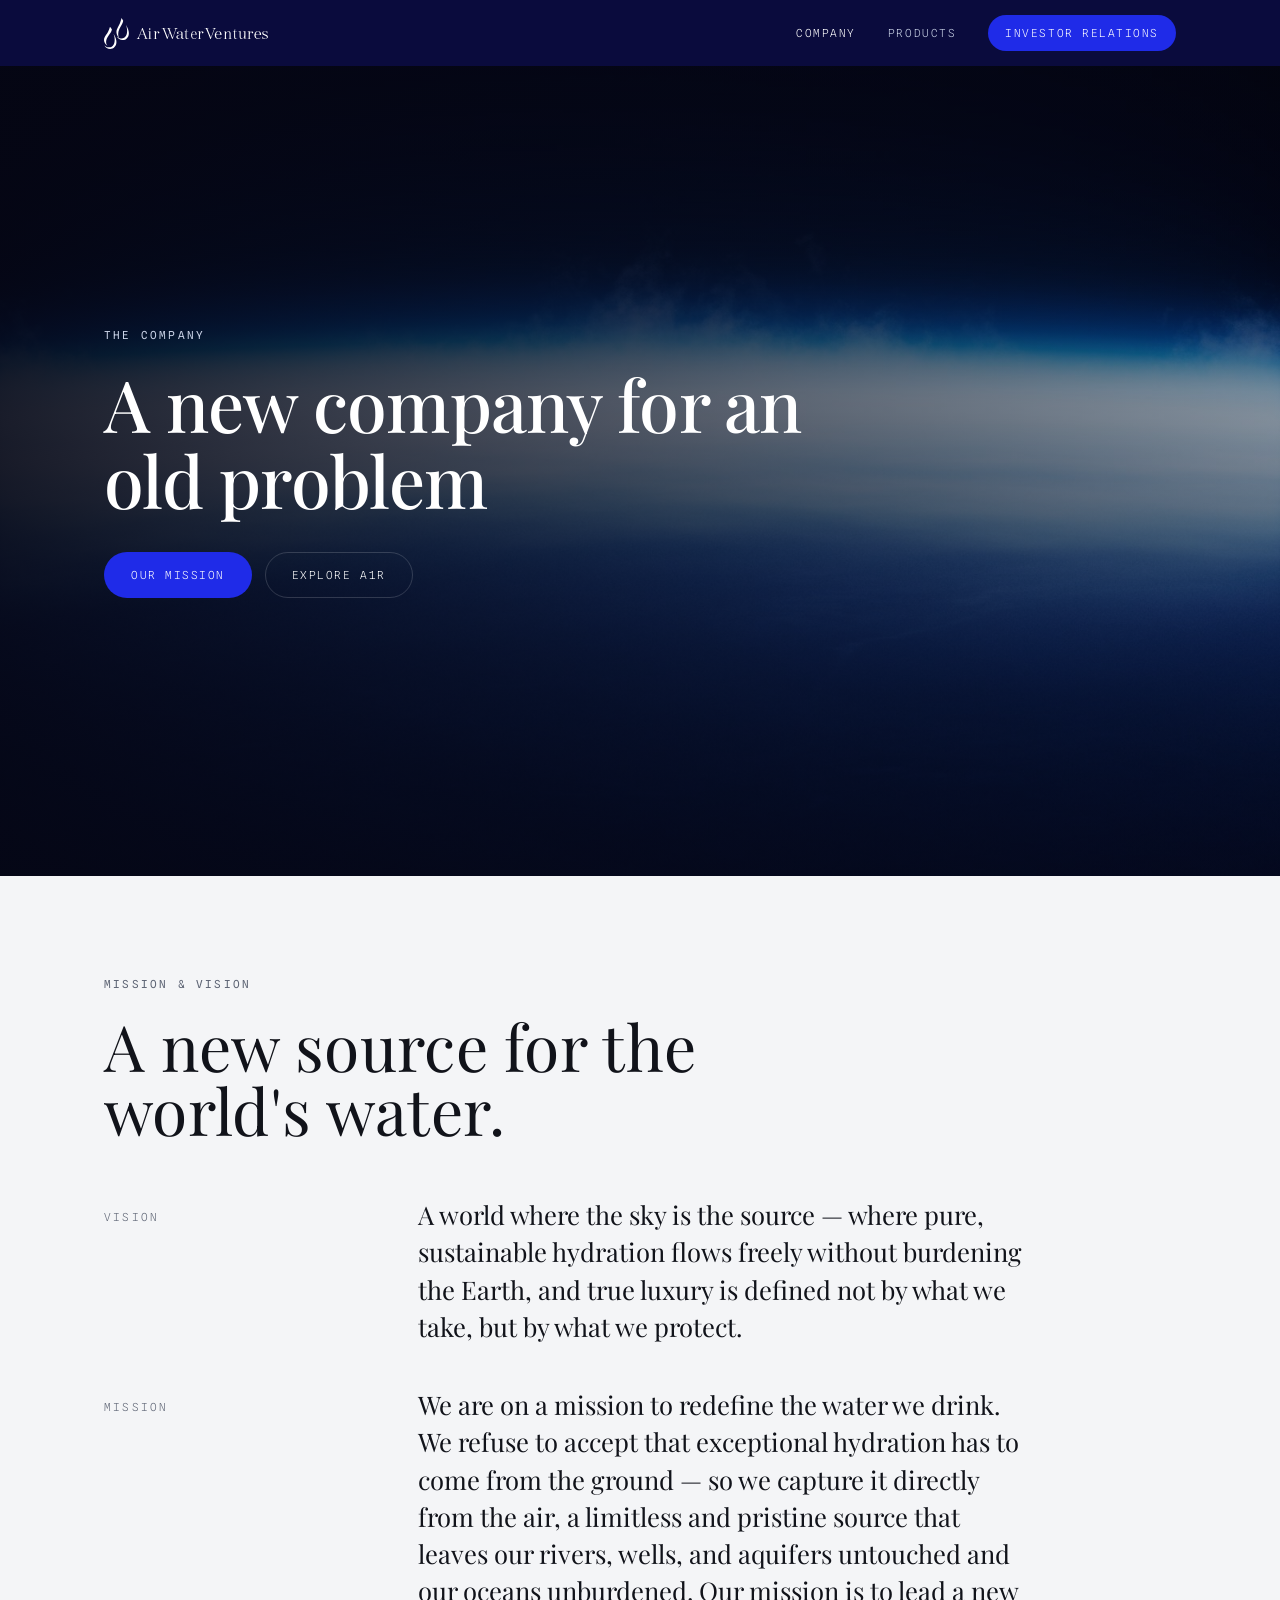
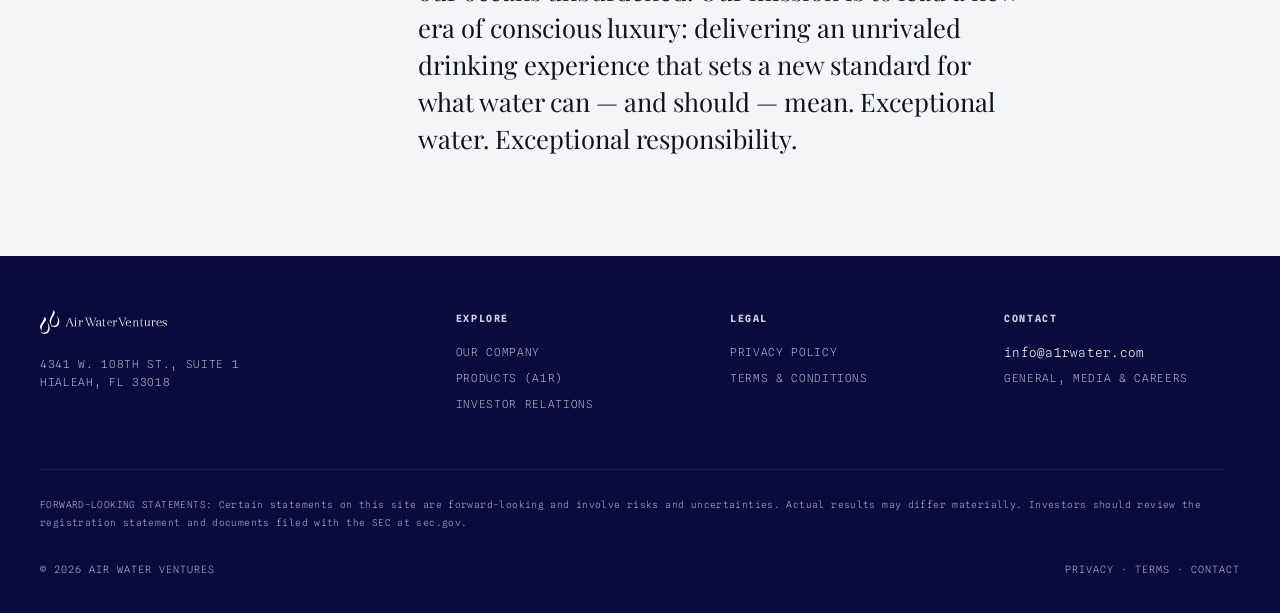
==== company.html @ 0878c486 "Add files via upload" ====
<!DOCTYPE html>
<html lang="en">
<head>
<meta charset="UTF-8">
<meta name="viewport" content="width=device-width, initial-scale=1.0">
<title>Company · Air Water Ventures</title>
<link rel="preconnect" href="https://fonts.googleapis.com">
<link rel="preconnect" href="https://fonts.gstatic.com" crossorigin>
<link href="https://fonts.googleapis.com/css2?family=Playfair+Display:ital,wght@0,400;0,500;0,600;0,700;1,400;1,500&family=Spline+Sans:wght@300;400;500;600&family=Spline+Sans+Mono:wght@400;500&display=swap" rel="stylesheet">
<link rel="stylesheet" href="awv-bluechip.css">
</head>
<body>

<nav>
  <div class="wrap nav-inner">
    <a class="brand" href="index.html" aria-label="Air Water Ventures">
      <img class="brandlogo brandlogo-d" src="logo-long.svg" alt="Air Water Ventures">
      <img class="brandlogo brandlogo-m" src="logo-mobile.png" alt="AWV">
    </a>
    <div class="nav-links">
      <a href="company.html" class="active">Company</a>
      <a href="https://a1rwater.com" target="_blank" rel="noopener">Products</a>
      <a class="nav-cta" href="https://a1rwater.gcs-web.com/" target="_blank" rel="noopener">Investor Relations</a>
    </div>
    <button class="menu-btn" aria-label="Open menu" aria-expanded="false" aria-controls="drawer">Menu</button>
  </div>
</nav>
<div class="mobile-drawer" id="drawer">
  <button class="close" aria-label="Close menu">Close ✕</button>
  <a href="company.html">Company</a>
  <a href="https://a1rwater.com" target="_blank" rel="noopener">Products</a>
  <a href="https://a1rwater.gcs-web.com/" target="_blank" rel="noopener">Investor Relations</a>
</div>

<!-- company hero -->
<header class="hero-el hero-company" id="top">
  <div class="wrap">
    <div class="hero-statement">
      <p class="eyebrow kick">The company</p>
      <h1 class="statement-h1">A new company for an old problem</h1>
      <div class="ctas">
        <a class="btn btn-royal" href="#mission">Our mission</a>
        <a class="btn btn-line" href="https://a1rwater.com" target="_blank" rel="noopener">Explore A1R</a>
      </div>
    </div>
  </div>
</header>

<!-- mission / vision -->
<section class="sec paper" id="mission">
  <div class="wrap">
    <p class="eyebrow kick">Mission &amp; vision</p>
    <h2 class="display" style="max-width:20ch;">A new source for the world's water.</h2>
    <div class="colset" style="margin-top:3.4rem;">
      <div class="lbl">Vision</div>
      <div><p class="mv-statement">A world where the sky is the source — where pure, sustainable hydration flows freely without burdening the Earth, and true luxury is defined not by what we take, but by what we protect.</p></div>
    </div>
    <div class="colset" style="margin-top:2.6rem;">
      <div class="lbl">Mission</div>
      <div><p class="mv-statement">We are on a mission to redefine the water we drink. We refuse to accept that exceptional hydration has to come from the ground — so we capture it directly from the air, a limitless and pristine source that leaves our rivers, wells, and aquifers untouched and our oceans unburdened. Our mission is to lead a new era of conscious luxury: delivering an unrivaled drinking experience that sets a new standard for what water can — and should — mean. Exceptional water. Exceptional responsibility.</p></div>
    </div>
  </div>
</section>

<footer>
  <div class="wrap">
    <div class="foot-grid four">
      <div>
        <div class="wm"><img class="footlogo" src="logo-long.svg" alt="Air Water Ventures"></div>
        <p>4341 W. 108th St., Suite 1<br>Hialeah, FL 33018</p>
      </div>
      <div><h4>Explore</h4><a href="company.html">Our Company</a><a href="https://a1rwater.com" target="_blank" rel="noopener">Products (A1R)</a><a href="https://a1rwater.gcs-web.com/" target="_blank" rel="noopener">Investor Relations</a></div>
      <div><h4>Legal</h4><a href="https://a1rwater.com/privacy-policy/" target="_blank" rel="noopener">Privacy policy</a><a href="https://a1rwater.com/terms-of-use/" target="_blank" rel="noopener">Terms &amp; conditions</a></div>
      <div><h4>Contact</h4><span class="email">info@a1rwater.com</span><p>General, media &amp; careers</p></div>
    </div>
    <p class="legal">FORWARD-LOOKING STATEMENTS: Certain statements on this site are forward-looking and involve risks and uncertainties. Actual results may differ materially. Investors should review the registration statement and documents filed with the SEC at sec.gov.</p>
    <div class="foot-bottom"><span>© 2026 Air Water Ventures</span><span>Privacy · Terms · Contact</span></div>
  </div>
</footer>

<script>
(function(){
  var d=document.getElementById('drawer'),o=document.querySelector('.menu-btn'),c=d&&d.querySelector('.close');
  if(!d||!o)return;
  function open(){d.classList.add('open');o.setAttribute('aria-expanded','true');if(c)c.focus();}
  function close(){d.classList.remove('open');o.setAttribute('aria-expanded','false');o.focus();}
  o.addEventListener('click',open);
  if(c)c.addEventListener('click',close);
  d.querySelectorAll('a').forEach(function(a){a.addEventListener('click',close);});
  document.addEventListener('keydown',function(e){if(e.key==='Escape'&&d.classList.contains('open'))close();});
})();
</script>

</body>
</html>
---- awv-bluechip.css ----
/* =====================================================================
   AIR WATER VENTURES — "BLUE CHIP" (refined go-forward direction)
   Navy + Electric Royal + Signal-red bleed · white editorial sections
   Type : Playfair Display (display serif — the company font) · Spline Sans (headings/body)
          Spline Sans Mono (labels / data voice)
   ===================================================================== */
:root{
  --navy:#0A0B3D; --navy-2:#101357; --royal:#1F2BE8; --royal-dk:#1820C0;
  --red:#E5333F; --ink:#11131A; --white:#FFFFFF;
  --paper:#F4F5F7; --paper-2:#ECEEF3;
  --muted:#5C6373;            /* body grey on light */
  --muted-d:#AEB6CC;          /* muted on dark */
  --silver:#C9D2E6;
  --line:rgba(17,19,26,.12); --line-2:rgba(17,19,26,.07);
  --line-d:rgba(255,255,255,.16); --line-d2:rgba(255,255,255,.08);
  --up:#1FBE7A;
  --serif:'Playfair Display',Georgia,serif;
  --sans:'Spline Sans',-apple-system,BlinkMacSystemFont,sans-serif;
  --mono:'Spline Sans Mono',ui-monospace,monospace;
  --radius:22px; --shadow:0 16px 40px rgba(10,11,61,.10);
}
*{margin:0;padding:0;box-sizing:border-box;}
html{scroll-behavior:smooth;}
body{background:var(--white);color:var(--ink);font-family:var(--sans);font-weight:300;font-size:16px;line-height:1.65;-webkit-font-smoothing:antialiased;}
::selection{background:var(--royal);color:#fff;}
a{color:inherit;text-decoration:none;}
img{display:block;max-width:100%;}
section{position:relative;}
.wrap{max-width:1200px;margin:0 auto;padding:0 5vw;}
.display{font-family:var(--serif);font-weight:400;line-height:1;letter-spacing:.005em;}
.it{font-style:italic;}
.mono{font-family:var(--mono);font-weight:400;text-transform:uppercase;letter-spacing:.16em;font-size:11px;}
.sans-h{font-family:var(--sans);font-weight:600;text-transform:uppercase;letter-spacing:.01em;line-height:1.05;}
.eyebrow{font-family:var(--mono);font-weight:400;text-transform:uppercase;letter-spacing:.2em;font-size:11px;color:var(--muted);}
.navy .eyebrow,.royal .eyebrow,.hero-el .eyebrow{color:var(--silver);}

/* ---------- nav ---------- */
nav{position:sticky;top:0;z-index:70;background:var(--navy);}
.nav-inner{display:flex;align-items:center;justify-content:space-between;height:66px;gap:2rem;}
.brand{display:flex;align-items:center;gap:.7rem;}
.brand .brandlogo{width:auto;display:block;}
.brand .brandlogo-d{height:31px;}
.brand .brandlogo-m{height:36px;display:none;}
@media(max-width:900px){.brand .brandlogo-d{display:none;}.brand .brandlogo-m{display:block;}}
.foot-grid .wm .footlogo{height:24px;width:auto;display:block;}
.nav-links{display:flex;gap:2rem;align-items:center;font-family:var(--mono);font-size:11px;text-transform:uppercase;letter-spacing:.14em;}
.nav-links a{color:var(--silver);transition:color .2s;}
.nav-links a:hover,.nav-links a.active{color:#fff;}
.nav-cta{background:var(--royal);color:#fff !important;padding:9px 17px;border-radius:30px;transition:background .2s;}
.nav-cta:hover{background:var(--royal-dk);}
.nav-item{position:relative;}
.nav-item>a{display:inline-flex;align-items:center;gap:.4em;color:var(--silver);transition:color .2s;}
.nav-item:hover>a,.nav-item:focus-within>a{color:#fff;}
.nav-item .caret{font-size:8px;transition:transform .2s;}
.nav-item:hover .caret,.nav-item:focus-within .caret{transform:rotate(180deg);}
.nav-menu{position:absolute;top:100%;left:-1rem;min-width:228px;background:#070a18;border:1px solid var(--line-d);border-radius:12px;padding:.5rem 0;display:flex;flex-direction:column;opacity:0;visibility:hidden;transform:translateY(8px);transition:opacity .18s,transform .18s,visibility .18s;z-index:80;box-shadow:0 24px 54px rgba(0,0,0,.45);}
.nav-item:hover .nav-menu,.nav-item:focus-within .nav-menu{opacity:1;visibility:visible;transform:translateY(0);}
.nav-menu a{padding:.62rem 1.3rem;white-space:nowrap;color:var(--silver);font-family:var(--mono);font-size:11px;text-transform:uppercase;letter-spacing:.1em;}
.nav-menu a:hover{color:#fff;background:rgba(255,255,255,.06);}
@media(max-width:900px){.nav-links{display:none;}}

/* ---------- buttons ---------- */
.btn{font-family:var(--mono);font-size:11px;text-transform:uppercase;letter-spacing:.14em;padding:13px 26px;border-radius:30px;display:inline-block;transition:all .2s;cursor:pointer;border:1px solid transparent;}
.btn-royal{background:var(--royal);color:#fff;} .btn-royal:hover{background:var(--royal-dk);}
.btn-line{border-color:var(--line);color:var(--ink);} .btn-line:hover{border-color:var(--ink);}
.navy .btn-line,.royal .btn-line,.hero-el .btn-line{border-color:var(--line-d);color:#fff;} .navy .btn-line:hover,.royal .btn-line:hover,.hero-el .btn-line:hover{border-color:#fff;background:rgba(255,255,255,.08);}
.btn-white{background:#fff;color:var(--royal);} .btn-white:hover{background:var(--paper);}
.ctas{display:flex;gap:.8rem;flex-wrap:wrap;margin-top:2.2rem;}

/* ---------- sections ---------- */
.sec{padding:11vh 0;}
.sec.paper{background:var(--paper);}
.sec.navy{background:var(--navy);color:#fff;}
.sec.royal{background:var(--royal);color:#fff;}
.sec .display{font-size:clamp(2.4rem,5vw,4.2rem);}
.sec.navy .display,.sec.royal .display{color:#fff;}
.lede{color:var(--muted);max-width:44rem;margin-top:1.4rem;font-size:1.12rem;line-height:1.6;}
.navy .lede,.royal .lede{color:var(--silver);}
.kick{margin-bottom:1.3rem;}

/* ---------- stat / cards ---------- */
.cards{display:grid;gap:14px;margin-top:2.8rem;}
.cards.c4{grid-template-columns:repeat(4,1fr);} .cards.c3{grid-template-columns:repeat(3,1fr);} .cards.c2{grid-template-columns:repeat(2,1fr);}
.card{background:#fff;border:1px solid var(--line);border-radius:var(--radius);padding:1.8rem 1.7rem 1.9rem;box-shadow:var(--shadow);}
.paper .card{box-shadow:0 14px 40px rgba(10,11,61,.07);}
.card .k{font-family:var(--mono);font-size:10px;letter-spacing:.14em;text-transform:uppercase;color:var(--muted);}
.card .v{font-family:var(--serif);font-size:clamp(2.4rem,4.4vw,3.4rem);line-height:1;color:var(--ink);margin-top:1.3rem;}
.card .v .u{font-size:.5em;color:var(--muted);}
.card .v.tx{font-size:1.4rem;line-height:1.3;}  /* text value (names, emails) rather than a big number */
.card .d{color:var(--muted);font-size:.92rem;margin-top:1rem;}
.card.royal{background:var(--royal);border-color:var(--royal);color:#fff;}
.card.royal .k{color:rgba(255,255,255,.8);} .card.royal .v{color:#fff;} .card.royal .v .u{color:rgba(255,255,255,.8);} .card.royal .d{color:rgba(255,255,255,.85);}
.card.navy{background:var(--navy);border-color:var(--navy);color:#fff;}
.card.navy .k{color:var(--silver);} .card.navy .v{color:#fff;} .card.navy .d{color:var(--silver);}
.navy .card{background:var(--navy-2);border-color:var(--line-d);box-shadow:none;color:#fff;}
.navy .card .v{color:#fff;} .navy .card .k,.navy .card .d{color:var(--silver);}
@media(max-width:900px){.cards.c4{grid-template-columns:repeat(2,1fr);}}
@media(max-width:600px){.cards.c4,.cards.c3,.cards.c2{grid-template-columns:1fr;}}

/* ---------- stock card ---------- */
.stockcard{background:var(--royal);color:#fff;border-radius:var(--radius);padding:2.4rem 2.2rem;display:flex;flex-direction:column;min-height:300px;}
.stockcard .sym{font-family:var(--mono);font-size:11px;letter-spacing:.16em;color:rgba(255,255,255,.85);}
.stockcard .price{font-family:var(--serif);font-size:clamp(3rem,6vw,4.6rem);line-height:1;margin-top:1.3rem;}
.stockcard .delta{font-family:var(--mono);font-size:13px;letter-spacing:.08em;margin-top:.7rem;color:#fff;}
.stockcard .foot{margin-top:auto;font-family:var(--mono);font-size:10px;letter-spacing:.1em;color:rgba(255,255,255,.7);line-height:1.8;padding-top:2rem;}

/* ---------- tiles / values ---------- */
.tiles{display:grid;grid-template-columns:repeat(2,1fr);gap:14px;margin-top:2.8rem;}
.tiles.t3{grid-template-columns:repeat(3,1fr);}
.tile{position:relative;background:#fff;border:1px solid var(--line);border-radius:var(--radius);padding:2.1rem 1.9rem 2.3rem;box-shadow:var(--shadow);overflow:hidden;}
.tile::before{content:"";position:absolute;top:0;right:0;width:55%;height:55%;background:radial-gradient(circle at 100% 0,rgba(31,43,232,.06),transparent 70%);pointer-events:none;}
.tile .n{font-family:var(--mono);font-size:10px;letter-spacing:.14em;text-transform:uppercase;color:var(--muted);}
.tile h3{font-family:var(--sans);font-weight:600;text-transform:uppercase;font-size:clamp(1.3rem,2.4vw,1.7rem);line-height:1.05;letter-spacing:.005em;margin:1.1rem 0 .8rem;color:var(--ink);}
.tile p{color:var(--muted);font-size:.95rem;line-height:1.6;}
.paper .tile{box-shadow:0 14px 40px rgba(10,11,61,.07);}
@media(max-width:760px){.tiles,.tiles.t3{grid-template-columns:1fr;}}

/* ---------- people ---------- */
.people{display:grid;grid-template-columns:repeat(3,1fr);gap:14px;margin-top:2.8rem;}
.person{background:#fff;border:1px solid var(--line);border-radius:var(--radius);overflow:hidden;box-shadow:var(--shadow);}
.paper .person{box-shadow:0 14px 40px rgba(10,11,61,.07);}
.person .pic{aspect-ratio:1;background:radial-gradient(60% 60% at 50% 35%,var(--navy-2),var(--navy));display:flex;align-items:center;justify-content:center;}
.person .pad{padding:1.4rem 1.4rem 1.6rem;}
.person h3{font-family:var(--serif);font-weight:400;font-size:1.45rem;color:var(--ink);}
.person .role{font-family:var(--mono);font-size:10px;letter-spacing:.12em;text-transform:uppercase;color:var(--royal);margin-top:.25rem;}
.person p{color:var(--muted);font-size:.9rem;margin-top:.8rem;}
@media(max-width:760px){.people{grid-template-columns:1fr;}}

/* ---------- rows (story / news / filings) ---------- */
.rows{margin-top:2.6rem;border-top:1px solid var(--line);}
.row{display:grid;grid-template-columns:160px 1fr auto;gap:1.6rem;align-items:baseline;padding:1.4rem 0;border-bottom:1px solid var(--line-2);transition:padding-left .2s;}
.row:hover{padding-left:.5rem;}
.navy .rows,.navy .row{border-color:var(--line-d2);}
.row .dt{font-family:var(--mono);font-size:10px;letter-spacing:.14em;text-transform:uppercase;color:var(--muted);}
.navy .row .dt{color:var(--silver);}
.row .tt{font-size:1.08rem;color:var(--ink);}
.navy .row .tt{color:#fff;}
.row .ar{font-family:var(--mono);color:var(--royal);font-size:12px;letter-spacing:.08em;}
.navy .row .ar{color:var(--silver);}
@media(max-width:680px){.row{grid-template-columns:1fr;gap:.3rem;}}

/* ---------- deck / download card ---------- */
.deckcard{display:flex;align-items:center;gap:1.4rem;background:#fff;border:1px solid var(--line);border-radius:var(--radius);padding:1.2rem;box-shadow:var(--shadow);max-width:30rem;}
.deckcard .thumb{width:120px;height:88px;border-radius:12px;flex:none;background:
   radial-gradient(60% 70% at 60% 40%, rgba(31,43,232,.6), transparent 60%),
   radial-gradient(40% 50% at 80% 70%, rgba(229,51,63,.4), transparent),var(--navy);
   display:flex;align-items:flex-end;padding:.6rem;}
.deckcard .thumb .mono{color:#fff;font-size:8px;letter-spacing:.1em;line-height:1.3;}
.deckcard .meta .k{font-family:var(--mono);font-size:10px;letter-spacing:.14em;text-transform:uppercase;color:var(--muted);}
.deckcard .meta .t{font-family:var(--sans);font-weight:600;font-size:1.5rem;color:var(--ink);margin:.3rem 0 .5rem;}
.deckcard .meta a{font-family:var(--mono);font-size:11px;letter-spacing:.1em;text-transform:uppercase;color:var(--royal);}

/* ---------- email alert ---------- */
.alert{display:flex;gap:.7rem;margin-top:1.8rem;max-width:32rem;flex-wrap:wrap;}
.alert input{flex:1 1 220px;background:rgba(255,255,255,.12);border:1px solid var(--line-d);color:#fff;font-family:var(--mono);font-size:12px;padding:13px 16px;border-radius:30px;outline:none;}
.alert input::placeholder{color:rgba(255,255,255,.7);text-transform:uppercase;font-size:10px;letter-spacing:.1em;}

/* ---------- footer ---------- */
footer{background:var(--navy);color:#fff;}
footer .wrap{padding:6vh 0 4vh;}
.foot-grid{display:grid;grid-template-columns:1.7fr 1fr 1fr;gap:2.4rem;}
.foot-grid.four{grid-template-columns:1.6fr 1fr 1fr 1fr;}
.foot-grid .wm{display:flex;align-items:center;gap:.6rem;font-family:var(--serif);font-size:22px;letter-spacing:.04em;color:#fff;margin-bottom:1.3rem;}
.foot-grid .wm svg{width:20px;height:24px;}
.foot-grid .wm .markimg{height:26px;width:auto;}
.foot-grid p,.foot-grid a{font-family:var(--mono);font-size:11px;letter-spacing:.06em;color:var(--muted-d);display:block;margin-bottom:.5rem;text-transform:uppercase;}
.foot-grid .email{font-family:var(--mono);font-size:12.5px;letter-spacing:.02em;text-transform:none;color:#fff;display:block;margin-bottom:.35rem;word-break:break-all;}
.foot-grid a:hover{color:#fff;}
.foot-grid h4{font-family:var(--mono);font-size:10px;letter-spacing:.16em;text-transform:uppercase;color:var(--silver);margin-bottom:1rem;}
.legal{margin-top:3rem;padding-top:1.6rem;border-top:1px solid var(--line-d2);font-family:var(--mono);font-size:9.5px;line-height:1.9;color:var(--muted-d);letter-spacing:.04em;max-width:74rem;}
.foot-bottom{display:flex;justify-content:space-between;gap:1rem;flex-wrap:wrap;margin-top:1.8rem;font-family:var(--mono);font-size:10px;letter-spacing:.1em;text-transform:uppercase;color:var(--muted-d);}
@media(max-width:820px){.foot-grid{grid-template-columns:1fr 1fr;}}

/* ---------- gateway CTA (canonical closing block, used site-wide) ---------- */
.gateway{text-align:center;}
.gateway .eyebrow{display:block;margin-bottom:1.3rem;}
.gateway .lede{margin-left:auto;margin-right:auto;}
.gateway .ctas{justify-content:center;}
.gateway .alert{margin-left:auto;margin-right:auto;justify-content:center;}

/* ---------- real photos + ripple motif ---------- */
.person .pic{aspect-ratio:1;overflow:hidden;}
.person .pic img{width:100%;height:100%;object-fit:cover;display:block;filter:grayscale(.15) contrast(1.02);}
/* concentric ripple — the brand expressed visually, not literally */
.ripplefx{position:absolute;top:50%;right:-6%;transform:translateY(-50%);width:min(720px,72%);aspect-ratio:1;height:auto;z-index:0;pointer-events:none;}
.sec.navy,.sec.royal{overflow:hidden;}
.sec.navy .wrap,.sec.royal .wrap{position:relative;z-index:2;}
.statement .display{max-width:20ch;}
@media(max-width:760px){.ripplefx{opacity:.5;right:-30%;}}

/* =====================================================================
   STANDARDIZED IR COMPONENTS
   ===================================================================== */
/* secondary sticky sub-nav (signals IR completeness) */
.subnav{position:sticky;top:66px;z-index:60;background:rgba(255,255,255,.94);backdrop-filter:blur(10px);border-bottom:1px solid var(--line);}
.subnav .wrap{display:flex;gap:1.8rem;align-items:center;height:48px;overflow-x:auto;white-space:nowrap;scrollbar-width:none;}
.subnav .wrap::-webkit-scrollbar{display:none;}
.subnav a{font-family:var(--mono);font-size:10.5px;letter-spacing:.13em;text-transform:uppercase;color:var(--muted);transition:color .2s;flex:none;}
.subnav a:hover{color:var(--royal);}
.subnav .lbl{font-family:var(--mono);font-size:10.5px;letter-spacing:.13em;text-transform:uppercase;color:var(--ink);font-weight:500;flex:none;}

/* data tables */
.dtable{width:100%;border-collapse:collapse;margin-top:2rem;font-size:.95rem;}
.dtable caption{font-family:var(--mono);font-size:10px;letter-spacing:.12em;text-transform:uppercase;color:var(--muted);text-align:left;margin-bottom:.8rem;}
.dtable th{font-family:var(--mono);font-size:10px;letter-spacing:.1em;text-transform:uppercase;color:var(--muted);text-align:left;padding:.85rem 1rem;border-bottom:1px solid var(--ink);font-weight:400;}
.dtable td{padding:.9rem 1rem;border-bottom:1px solid var(--line-2);color:var(--ink);}
.dtable td.num,.dtable th.num{text-align:right;font-variant-numeric:tabular-nums;}
.dtable tr.total td{border-top:1px solid var(--ink);border-bottom:none;font-family:var(--mono);text-transform:uppercase;font-size:.8rem;letter-spacing:.06em;color:var(--ink);}
.dtable .em{color:var(--royal);}
@media(max-width:600px){.dtable{font-size:.82rem;}.dtable th,.dtable td{padding:.6rem .5rem;}}

/* definition / highlight rows */
.kv{margin-top:2rem;border-top:1px solid var(--line);}
.kv .r{display:grid;grid-template-columns:.5fr 1fr;gap:1.6rem;padding:1.1rem 0;border-bottom:1px solid var(--line-2);}
.kv .r .k{font-family:var(--mono);font-size:10px;letter-spacing:.14em;text-transform:uppercase;color:var(--muted);padding-top:.2rem;}
.kv .r .v{color:var(--ink);font-size:1.02rem;}
.kv .r .v b{font-weight:400;font-family:var(--serif);font-size:1.3rem;}
@media(max-width:640px){.kv .r{grid-template-columns:1fr;gap:.3rem;}}

/* FAQ accordion */
.faq{margin-top:2.4rem;border-top:1px solid var(--line);}
.faq details{border-bottom:1px solid var(--line-2);}
.faq summary{list-style:none;cursor:pointer;padding:1.3rem 0;display:flex;justify-content:space-between;gap:1rem;align-items:center;font-size:1.08rem;color:var(--ink);}
.faq summary::-webkit-details-marker{display:none;}
.faq summary::after{content:"+";font-family:var(--mono);color:var(--royal);font-size:1.2rem;flex:none;}
.faq details[open] summary::after{content:"–";}
.faq details p{color:var(--muted);padding:0 0 1.4rem;max-width:54rem;font-size:.98rem;}

/* form fields (info request) */
.formgrid{display:grid;grid-template-columns:1fr 1fr;gap:.8rem;margin-top:2rem;max-width:40rem;}
.formgrid .full{grid-column:1/-1;}
.formgrid input,.formgrid textarea{width:100%;background:#fff;border:1px solid var(--line);border-radius:10px;padding:12px 14px;font-family:var(--sans);font-size:.95rem;color:var(--ink);outline:none;}
.formgrid input:focus,.formgrid textarea:focus{border-color:var(--royal);}
.formgrid input::placeholder,.formgrid textarea::placeholder{color:var(--muted);}
@media(max-width:600px){.formgrid{grid-template-columns:1fr;}}

/* fine print / disclaimer */
.fineprint{margin-top:2.4rem;padding-top:1.6rem;border-top:1px solid var(--line-2);}
.fineprint p{font-family:var(--mono);font-size:9.5px;line-height:1.9;letter-spacing:.03em;color:var(--muted);max-width:80rem;margin-bottom:.8rem;}
.footnote-src{font-family:var(--mono);font-size:9px;letter-spacing:.05em;color:var(--muted);opacity:.85;margin-top:1.4rem;}
.navy .footnote-src,.royal .footnote-src{color:rgba(201,210,230,.65);}

/* in-section subheading (consistent across pages) + the grid that follows it */
.sans-h.subhead{font-size:1.1rem;color:var(--ink);margin-top:3.2rem;}
.subhead + .cards,.subhead + .people,.subhead + .figrow{margin-top:1.4rem;}
/* card link colors (replaces inline overrides) */
.card .d a{color:var(--royal);}
.card.royal .d a{color:#fff;text-decoration:underline;text-underline-offset:3px;}

/* =====================================================================
   ELEVATED SYSTEM  (per "air water ventures.fig")
   image-led hero · thin all-caps statement H1 · serif beat below
   frosted presentation card · water-texture sections · softer cards
   ===================================================================== */
/* warmer, deeper card lift + gradient bleed */
.card,.tile,.deckcard,.person{box-shadow:var(--shadow);}
.tile::before{top:auto;bottom:0;right:0;width:70%;height:62%;background:radial-gradient(120% 100% at 100% 100%,rgba(31,43,232,.08),transparent 70%);}
.card{position:relative;overflow:hidden;}
.card:not(.royal):not(.navy)::after{content:"";position:absolute;bottom:0;right:0;width:60%;height:55%;background:radial-gradient(120% 100% at 100% 100%,rgba(31,43,232,.06),transparent 70%);pointer-events:none;}

/* mobile menu button + drawer */
.menu-btn{display:none;font-family:var(--mono);font-size:11px;letter-spacing:.14em;text-transform:uppercase;color:#fff;background:rgba(255,255,255,.12);border:1px solid var(--line-d);border-radius:8px;padding:9px 16px;cursor:pointer;}
.mobile-drawer{display:none;}
@media(max-width:900px){
  .menu-btn{display:inline-block;}
  .mobile-drawer{position:fixed;inset:0;z-index:200;background:rgba(4,5,14,.97);backdrop-filter:blur(8px);flex-direction:column;padding:5rem 8vw 3rem;gap:.4rem;overflow-y:auto;-webkit-overflow-scrolling:touch;}
  .mobile-drawer.open{display:flex;}
  .mobile-drawer a{font-family:var(--serif);font-size:2.2rem;color:#fff;padding:.6rem 0;border-bottom:1px solid var(--line-d2);}
  @media(max-height:680px){.mobile-drawer a{font-size:1.7rem;padding:.45rem 0;}}
  .mobile-drawer .close{position:absolute;top:1.4rem;right:6vw;font-family:var(--mono);font-size:12px;letter-spacing:.14em;color:var(--silver);background:none;border:none;cursor:pointer;text-transform:uppercase;}
}

/* image-led hero */
.hero-el{position:relative;color:#fff;overflow:visible;min-height:clamp(640px,90vh,900px);display:flex;align-items:center;
   padding:15vh 0 16vh;background:var(--navy);background-position:center;background-repeat:no-repeat;background-size:cover;}
@media(min-width:861px){.hero-el{padding:14vh 0 16vh;}}

/* per-page hero imagery — home: can lid · company: horizon · IR: stacked cans */
.hero-home{background:
   linear-gradient(90deg,rgba(5,6,20,.94) 0%,rgba(5,6,20,.62) 34%,rgba(5,6,20,.2) 60%,rgba(5,6,20,.52) 100%),
   linear-gradient(180deg,rgba(5,6,20,.5) 0%,transparent 32%,rgba(5,6,20,.74) 100%),
   url('can-duo-dark.jpg') center/cover no-repeat, var(--navy);}
.hero-company{background:
   linear-gradient(90deg,rgba(5,6,20,.9) 0%,rgba(5,6,20,.62) 55%,rgba(5,6,20,.4) 100%),
   linear-gradient(180deg,rgba(5,6,20,.45) 0%,transparent 40%,rgba(5,6,20,.58) 100%),
   url('can-04.jpg') center/cover no-repeat, var(--navy);}
.hero-el .wrap{position:relative;z-index:2;width:100%;}
.hero-el-grid{display:grid;grid-template-columns:1.2fr .8fr;gap:2rem;align-items:center;}
@media(max-width:860px){.hero-el-grid{grid-template-columns:1fr;}}
.statement-h1{font-family:var(--serif);font-weight:500;font-size:clamp(2.6rem,5.6vw,5rem);line-height:1.06;letter-spacing:-.01em;color:#fff;max-width:16ch;}
.hero-el .stockcard{box-shadow:0 30px 70px rgba(0,0,0,.45);}
/* floating frosted presentation card overhanging hero bottom */
.deckfloat{position:relative;z-index:5;margin-top:-4.5rem;margin-bottom:.5rem;}
.deckcard.glass{background:rgba(255,255,255,.82);backdrop-filter:blur(22px) saturate(1.3);-webkit-backdrop-filter:blur(22px) saturate(1.3);border:1px solid rgba(255,255,255,.75);box-shadow:0 30px 70px rgba(10,11,61,.30);max-width:34rem;}

/* serif editorial beat */
.serif-beat{text-align:center;padding:11vh 0;}
.serif-beat .eyebrow{display:block;margin-bottom:1.3rem;}
.serif-beat h2{font-family:var(--serif);font-weight:400;font-size:clamp(2.6rem,6.5vw,5rem);line-height:1.04;letter-spacing:.005em;color:var(--ink);}
.serif-beat .sub{max-width:42rem;margin:1.6rem auto 0;color:var(--muted);font-size:1.08rem;}

/* serif beat set over a real hi-res water photo (navy droplet macro) */

/* =====================================================================
   EDITORIAL / AIRY LAYOUT SYSTEM
   Asymmetric label+content · big restrained statements · open figures
   thin rules instead of boxes · quiet links · generous whitespace
   ===================================================================== */
.editorial{padding:11vh 0;}
.editorial.tight{padding:9vh 0;}

/* asymmetric label + content (the editorial "margin note") */
.colset{display:grid;grid-template-columns:minmax(120px,1fr) 3.2fr;gap:clamp(2rem,6vw,6rem);align-items:start;}
.colset > .lbl{font-family:var(--mono);font-size:11px;letter-spacing:.2em;text-transform:uppercase;color:var(--muted);padding-top:.7rem;}
.navy .colset > .lbl,.royal .colset > .lbl{color:var(--silver);}
@media(max-width:760px){.colset{grid-template-columns:1fr;gap:1.2rem;}}

/* big restrained statement (serif) + measured lead */
.statement-lg{font-family:var(--serif);font-weight:400;font-size:clamp(2.4rem,5vw,4.2rem);line-height:1.06;letter-spacing:.004em;color:var(--ink);max-width:18ch;}
.navy .statement-lg,.royal .statement-lg{color:#fff;}

/* quiet editorial link (replaces button chrome where calm is wanted) */
.qlink{display:inline-block;margin-top:2.2rem;font-family:var(--mono);font-size:11px;letter-spacing:.16em;text-transform:uppercase;color:var(--royal);border-bottom:1px solid transparent;padding-bottom:3px;transition:border-color .2s;}
.qlink:hover{border-color:var(--royal);}
.navy .qlink,.royal .qlink{color:#fff;}
.navy .qlink:hover,.royal .qlink:hover{border-color:#fff;}

/* feature: media + text, asymmetric, no card chrome */
.feature{display:grid;grid-template-columns:1fr 1fr;gap:clamp(2.4rem,6vw,6rem);align-items:center;}
.feature.narrow-text{grid-template-columns:.85fr 1.15fr;}
.feature .media img{width:100%;border-radius:var(--radius);display:block;}
@media(max-width:860px){.feature,.feature.narrow-text{grid-template-columns:1fr;gap:2.6rem;}}

/* open figures — numbers on open space, hairline rules, no boxes */
.figrow{display:grid;grid-template-columns:repeat(4,1fr);margin-top:3.4rem;border-top:1px solid var(--line);}
.figrow.f3{grid-template-columns:repeat(3,1fr);}
.figrow > div{padding:2.2rem 1.8rem 0 0;}
.figrow .fv{font-family:var(--serif);font-weight:400;font-size:clamp(2.6rem,4.4vw,3.8rem);line-height:1;color:var(--ink);}
.figrow .fv .u{font-size:.46em;color:var(--muted);}
.figrow .fk{font-family:var(--mono);font-size:10px;letter-spacing:.14em;text-transform:uppercase;color:var(--muted);margin-top:1.1rem;line-height:1.7;}
.navy .figrow,.royal .figrow{border-color:var(--line-d);}
.navy .figrow .fv,.royal .figrow .fv{color:#fff;}
.navy .figrow .fk,.royal .figrow .fk{color:var(--silver);}
@media(max-width:760px){.figrow,.figrow.f3{grid-template-columns:1fr 1fr;gap:1.6rem 0;}}
/* phones: stack into a clean ruled list so each figure is clearly delineated */
@media(max-width:460px){
  .figrow,.figrow.f3{grid-template-columns:1fr;border-top:none;}
  .figrow > div{border-top:1px solid var(--line);padding:1.6rem 0 0;}
  .navy .figrow > div,.royal .figrow > div{border-top-color:var(--line-d);}
}

/* highlight a single figure in an open figure row */
.figrow .fv.hl,.figrow .fv.hl .u{color:var(--royal);}

/* editorial labeled list — values, recognition (no card chrome) */
.vlist{margin-top:3rem;border-top:1px solid var(--line);}
.vitem{display:grid;grid-template-columns:1fr 1.7fr;gap:clamp(1.5rem,5vw,4rem);padding:2.4rem 0;border-bottom:1px solid var(--line-2);}
.vitem .vn{font-family:var(--mono);font-size:10px;letter-spacing:.14em;text-transform:uppercase;color:var(--muted);}
.vitem h3{font-family:var(--sans);font-weight:600;text-transform:uppercase;font-size:clamp(1.3rem,2.4vw,1.7rem);line-height:1.04;letter-spacing:.005em;color:var(--ink);margin-top:.7rem;}
.vitem p{color:var(--muted);font-size:1.02rem;line-height:1.62;}
.vlist.named .vitem h3{font-family:var(--serif);font-weight:400;text-transform:none;font-size:clamp(1.5rem,2.8vw,2rem);}
@media(max-width:760px){.vitem{grid-template-columns:1fr;gap:.5rem;}}

/* subtle lift on feature media (premium, not heavy) */
.feature .media img{box-shadow:0 30px 60px rgba(10,11,61,.14);}

/* A1R logo used as the product headline (real brand mark, in place of a word) */
.logo-head{display:block;width:auto;height:clamp(116px,16vw,168px);margin:0 0 1.7rem;}

/* A1R monogram set inline within the hero eyebrow */
.eyebrow .mk{height:17px;width:auto;display:inline-block;vertical-align:-3px;margin-left:.5em;}

/* plain copy-paste contact email shown in editorial sections */
.mailline{font-family:var(--mono);font-size:1rem;letter-spacing:.02em;color:var(--royal);margin-top:1.6rem;}

/* verbatim, board-approved mission / vision statements (serif, elegant, readable) */
.mv-statement{font-family:var(--serif);font-weight:400;font-size:clamp(1.25rem,2vw,1.6rem);line-height:1.45;color:var(--ink);max-width:38rem;}
.navy .mv-statement,.royal .mv-statement{color:#fff;}

/* =====================================================================
   ACCESSIBILITY + UX HARDENING (dev / QA / a11y pass)
   ===================================================================== */
/* keyboard focus rings — visible on light and dark contexts */
*:focus{outline:none;}
a:focus-visible,button:focus-visible,.btn:focus-visible,summary:focus-visible,
input:focus-visible,textarea:focus-visible{outline:2px solid var(--royal);outline-offset:3px;border-radius:4px;}
nav a:focus-visible,.nav-cta:focus-visible,.hero-el a:focus-visible,.navy a:focus-visible,
.royal a:focus-visible,.mobile-drawer a:focus-visible,.menu-btn:focus-visible,
.mobile-drawer .close:focus-visible{outline-color:#fff;}

/* anchor links shouldn't hide under the sticky nav (and sub-nav on IR) */
[id]{scroll-margin-top:88px;}
.subnav ~ section[id],.subnav ~ section [id]{scroll-margin-top:124px;}

/* respect reduced-motion preferences */
@media(prefers-reduced-motion:reduce){
  html{scroll-behavior:auto;}
  *{transition-duration:.01ms!important;animation-duration:.01ms!important;}
}

/* =====================================================================
   DEDICATED MOBILE PASS  (≤640px refinements)
   ===================================================================== */
/* never let anything force horizontal page scroll (clip keeps position:sticky working) */
html,body{overflow-x:clip;}

@media(max-width:640px){
  /* tighter, airier section rhythm on small screens */
  .sec,.editorial,.serif-beat{padding:8vh 0;}
  .editorial.tight{padding:6vh 0;}
  .wrap{padding:0 6vw;}

  /* data tables become swipeable instead of breaking the layout */
  .dtable{display:block;overflow-x:auto;-webkit-overflow-scrolling:touch;font-size:.84rem;}
  .dtable th,.dtable td{padding:.6rem .8rem;white-space:nowrap;}
  .dtable caption{white-space:normal;}

  /* presentation/deck card stacks */
  .deckcard{flex-direction:column;align-items:flex-start;gap:1rem;}
  .deckcard .thumb{width:100%;height:120px;}

  /* bigger tap target for quiet links */
  .qlink{padding-top:.5rem;padding-bottom:.5rem;}

  /* hero CTAs go full-width so they're easy to tap */
  .hero-el .ctas{flex-direction:column;align-items:stretch;width:100%;}
  .hero-el .ctas .btn{text-align:center;}

  /* closing gateway button: full-width, easy to tap */
  .gateway .ctas{flex-direction:column;align-items:stretch;}
  .gateway .ctas .btn{text-align:center;}

  /* in-section subheads sit a touch tighter on small screens */
  .sans-h.subhead{margin-top:2.4rem;}

  /* editorial list items breathe a little more when stacked */
  .vitem{padding:2rem 0;}
}

/* footer collapses to a single column on phones */
@media(max-width:520px){
  .foot-grid,.foot-grid.four{grid-template-columns:1fr;gap:1.8rem;}
  .foot-bottom{flex-direction:column;gap:.4rem;}
}
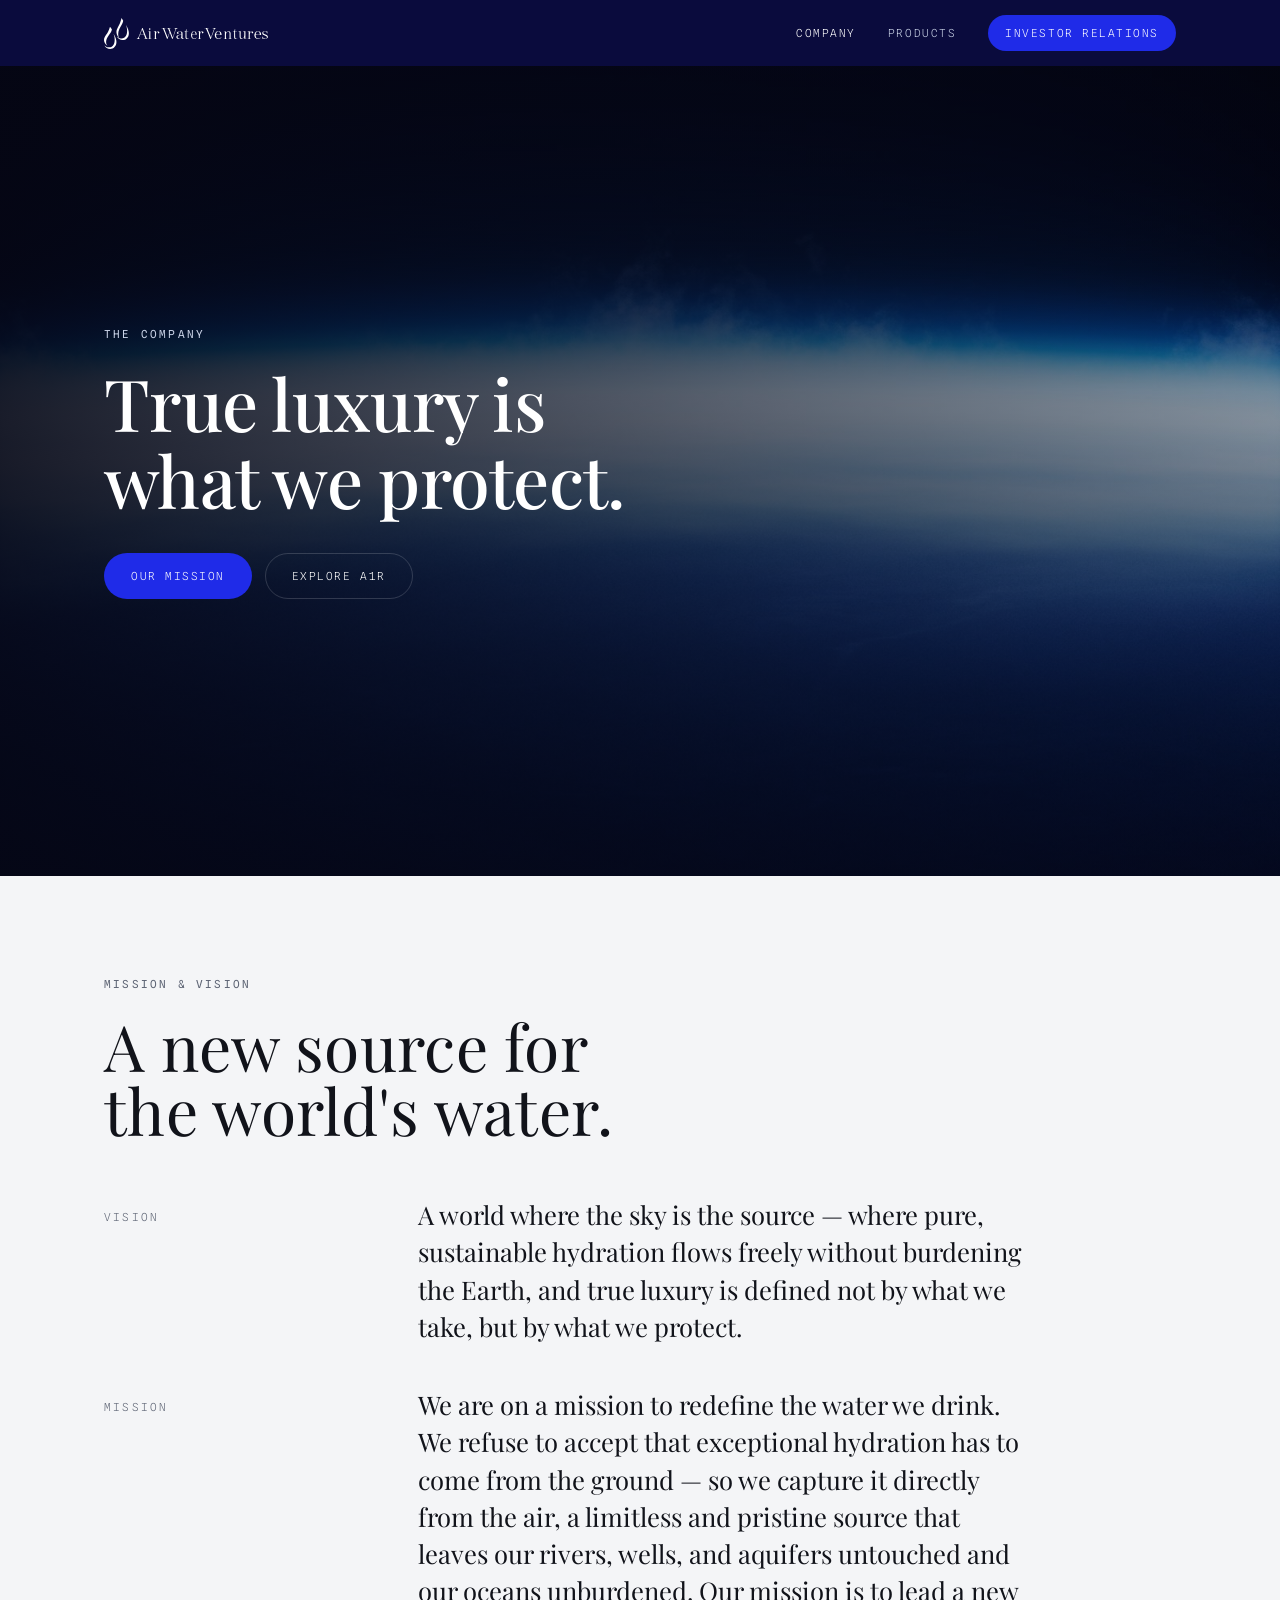
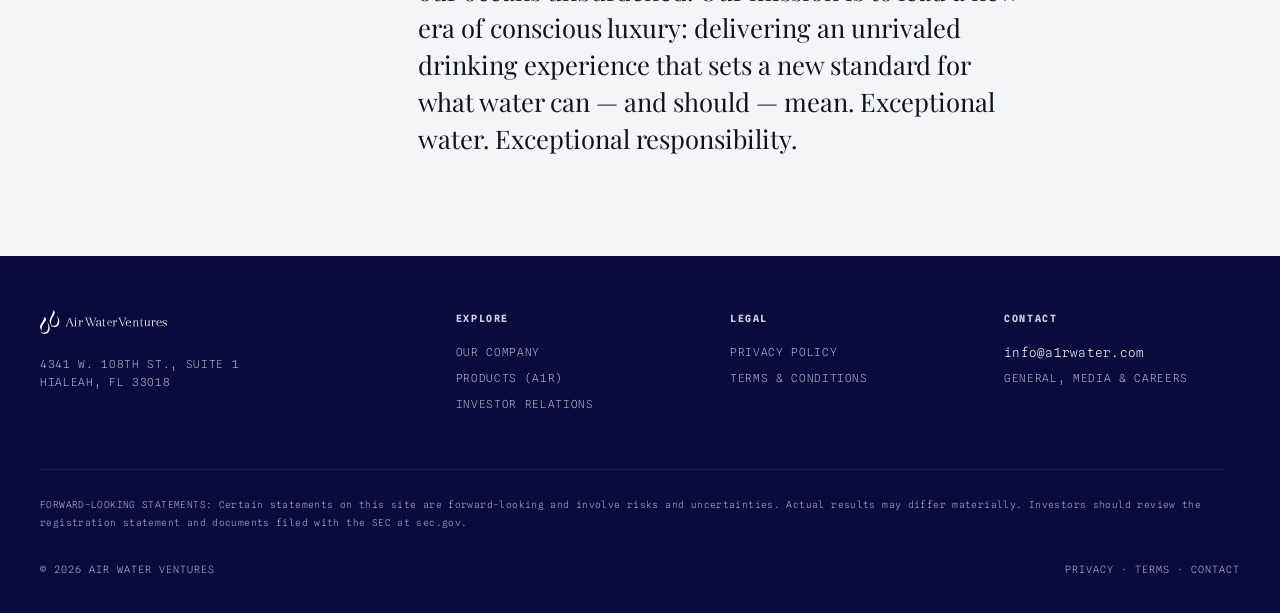
==== commit bb28516f: "Add files via upload" ====
--- a/company.html
+++ b/company.html
@@ -10,15 +10,16 @@
 <link rel="stylesheet" href="awv-bluechip.css">
 </head>
 <body>
+<a class="skip-link" href="#main-content">Skip to content</a>
 
-<nav>
+<nav aria-label="Primary">
   <div class="wrap nav-inner">
     <a class="brand" href="index.html" aria-label="Air Water Ventures">
       <img class="brandlogo brandlogo-d" src="logo-long.svg" alt="Air Water Ventures">
-      <img class="brandlogo brandlogo-m" src="logo-mobile.png" alt="AWV">
+      <img class="brandlogo brandlogo-m" src="whitedrps.svg" alt="Air Water Ventures">
     </a>
     <div class="nav-links">
-      <a href="company.html" class="active">Company</a>
+      <a href="company.html" class="active" aria-current="page">Company</a>
       <a href="https://a1rwater.com" target="_blank" rel="noopener">Products</a>
       <a class="nav-cta" href="https://a1rwater.gcs-web.com/" target="_blank" rel="noopener">Investor Relations</a>
     </div>
@@ -33,11 +34,12 @@
 </div>
 
 <!-- company hero -->
+<main id="main-content" tabindex="-1">
 <header class="hero-el hero-company" id="top">
   <div class="wrap">
     <div class="hero-statement">
       <p class="eyebrow kick">The company</p>
-      <h1 class="statement-h1">A new company for an old problem</h1>
+      <h1 class="statement-h1">True luxury is what we protect.</h1>
       <div class="ctas">
         <a class="btn btn-royal" href="#mission">Our mission</a>
         <a class="btn btn-line" href="https://a1rwater.com" target="_blank" rel="noopener">Explore A1R</a>
@@ -62,6 +64,7 @@
   </div>
 </section>
 
+</main>
 <footer>
   <div class="wrap">
     <div class="foot-grid four">
--- a/awv-bluechip.css
+++ b/awv-bluechip.css
@@ -27,7 +27,7 @@
 img{display:block;max-width:100%;}
 section{position:relative;}
 .wrap{max-width:1200px;margin:0 auto;padding:0 5vw;}
-.display{font-family:var(--serif);font-weight:400;line-height:1;letter-spacing:.005em;}
+.display{font-family:var(--serif);font-weight:400;line-height:1;letter-spacing:.005em;text-wrap:balance;}
 .it{font-style:italic;}
 .mono{font-family:var(--mono);font-weight:400;text-transform:uppercase;letter-spacing:.16em;font-size:11px;}
 .sans-h{font-family:var(--sans);font-weight:600;text-transform:uppercase;letter-spacing:.01em;line-height:1.05;}
@@ -40,7 +40,7 @@
 .brand{display:flex;align-items:center;gap:.7rem;}
 .brand .brandlogo{width:auto;display:block;}
 .brand .brandlogo-d{height:31px;}
-.brand .brandlogo-m{height:36px;display:none;}
+.brand .brandlogo-m{height:32px;display:none;}
 @media(max-width:900px){.brand .brandlogo-d{display:none;}.brand .brandlogo-m{display:block;}}
 .foot-grid .wm .footlogo{height:24px;width:auto;display:block;}
 .nav-links{display:flex;gap:2rem;align-items:center;font-family:var(--mono);font-size:11px;text-transform:uppercase;letter-spacing:.14em;}
@@ -152,8 +152,8 @@
 
 /* ---------- email alert ---------- */
 .alert{display:flex;gap:.7rem;margin-top:1.8rem;max-width:32rem;flex-wrap:wrap;}
-.alert input{flex:1 1 220px;background:rgba(255,255,255,.12);border:1px solid var(--line-d);color:#fff;font-family:var(--mono);font-size:12px;padding:13px 16px;border-radius:30px;outline:none;}
-.alert input::placeholder{color:rgba(255,255,255,.7);text-transform:uppercase;font-size:10px;letter-spacing:.1em;}
+.alert input{flex:1 1 220px;background:rgba(0,0,0,.18);border:1px solid var(--line-d);color:#fff;font-family:var(--mono);font-size:12px;padding:13px 16px;border-radius:30px;outline:none;}
+.alert input::placeholder{color:rgba(255,255,255,.78);text-transform:uppercase;font-size:10px;letter-spacing:.1em;}
 
 /* ---------- footer ---------- */
 footer{background:var(--navy);color:#fff;}
@@ -237,7 +237,7 @@
 /* fine print / disclaimer */
 .fineprint{margin-top:2.4rem;padding-top:1.6rem;border-top:1px solid var(--line-2);}
 .fineprint p{font-family:var(--mono);font-size:9.5px;line-height:1.9;letter-spacing:.03em;color:var(--muted);max-width:80rem;margin-bottom:.8rem;}
-.footnote-src{font-family:var(--mono);font-size:9px;letter-spacing:.05em;color:var(--muted);opacity:.85;margin-top:1.4rem;}
+.footnote-src{font-family:var(--mono);font-size:9px;letter-spacing:.05em;color:var(--muted);margin-top:1.4rem;}
 .navy .footnote-src,.royal .footnote-src{color:rgba(201,210,230,.65);}
 
 /* in-section subheading (consistent across pages) + the grid that follows it */
@@ -277,9 +277,12 @@
 
 /* per-page hero imagery — home: can lid · company: horizon · IR: stacked cans */
 .hero-home{background:
-   linear-gradient(90deg,rgba(5,6,20,.94) 0%,rgba(5,6,20,.62) 34%,rgba(5,6,20,.2) 60%,rgba(5,6,20,.52) 100%),
-   linear-gradient(180deg,rgba(5,6,20,.5) 0%,transparent 32%,rgba(5,6,20,.74) 100%),
-   url('can-duo-dark.jpg') center/cover no-repeat, var(--navy);}
+   linear-gradient(90deg,rgba(5,6,20,.97) 0%,rgba(5,6,20,.86) 44%,rgba(5,6,20,.34) 63%,rgba(5,6,20,0) 84%),
+   url('can-duo-dark.jpg') right center/auto 112% no-repeat,
+   var(--navy);}
+@media(max-width:760px){.hero-home{background:
+   linear-gradient(180deg,rgba(5,6,20,.72) 0%,rgba(5,6,20,.5) 42%,rgba(5,6,20,.93) 100%),
+   url('can-duo-dark.jpg') center 32%/cover no-repeat,var(--navy);}}
 .hero-company{background:
    linear-gradient(90deg,rgba(5,6,20,.9) 0%,rgba(5,6,20,.62) 55%,rgba(5,6,20,.4) 100%),
    linear-gradient(180deg,rgba(5,6,20,.45) 0%,transparent 40%,rgba(5,6,20,.58) 100%),
@@ -287,7 +290,7 @@
 .hero-el .wrap{position:relative;z-index:2;width:100%;}
 .hero-el-grid{display:grid;grid-template-columns:1.2fr .8fr;gap:2rem;align-items:center;}
 @media(max-width:860px){.hero-el-grid{grid-template-columns:1fr;}}
-.statement-h1{font-family:var(--serif);font-weight:500;font-size:clamp(2.6rem,5.6vw,5rem);line-height:1.06;letter-spacing:-.01em;color:#fff;max-width:16ch;}
+.statement-h1{font-family:var(--serif);font-weight:500;font-size:clamp(2.4rem,5.6vw,5rem);line-height:1.07;letter-spacing:-.01em;color:#fff;max-width:16ch;text-wrap:balance;}
 .hero-el .stockcard{box-shadow:0 30px 70px rgba(0,0,0,.45);}
 /* floating frosted presentation card overhanging hero bottom */
 .deckfloat{position:relative;z-index:5;margin-top:-4.5rem;margin-bottom:.5rem;}
@@ -316,7 +319,7 @@
 @media(max-width:760px){.colset{grid-template-columns:1fr;gap:1.2rem;}}
 
 /* big restrained statement (serif) + measured lead */
-.statement-lg{font-family:var(--serif);font-weight:400;font-size:clamp(2.4rem,5vw,4.2rem);line-height:1.06;letter-spacing:.004em;color:var(--ink);max-width:18ch;}
+.statement-lg{font-family:var(--serif);font-weight:400;font-size:clamp(2.2rem,5vw,4.2rem);line-height:1.07;letter-spacing:.004em;color:var(--ink);max-width:18ch;text-wrap:balance;}
 .navy .statement-lg,.royal .statement-lg{color:#fff;}
 
 /* quiet editorial link (replaces button chrome where calm is wanted) */
@@ -435,6 +438,13 @@
 
   /* editorial list items breathe a little more when stacked */
   .vitem{padding:2rem 0;}
+
+  /* long-form statements: looser leading + measured size so they're easy to read while scrolling */
+  .display{line-height:1.12;}
+  .statement-lg{line-height:1.12;}
+  .mv-statement{font-size:1.18rem;line-height:1.62;}
+  .lede{font-size:1.06rem;line-height:1.62;}
+  .hero-sub{font-size:1.04rem;line-height:1.55;}
 }
 
 /* footer collapses to a single column on phones */
@@ -442,3 +452,11 @@
   .foot-grid,.foot-grid.four{grid-template-columns:1fr;gap:1.8rem;}
   .foot-bottom{flex-direction:column;gap:.4rem;}
 }
+
+.hero-sub{font-family:var(--sans);font-weight:400;font-size:clamp(1.02rem,1.5vw,1.2rem);line-height:1.5;color:rgba(255,255,255,.82);max-width:42ch;margin:1.15rem 0 0;}
+
+/* a11y utilities */
+.sr-only{position:absolute;width:1px;height:1px;padding:0;margin:-1px;overflow:hidden;clip:rect(0,0,0,0);white-space:nowrap;border:0;}
+.skip-link{position:absolute;left:-9999px;top:0;z-index:300;background:var(--royal);color:#fff;padding:10px 16px;border-radius:0 0 10px 0;font-family:var(--mono);font-size:12px;letter-spacing:.12em;text-transform:uppercase;}
+.skip-link:focus{left:0;}
+main:focus{outline:none;}
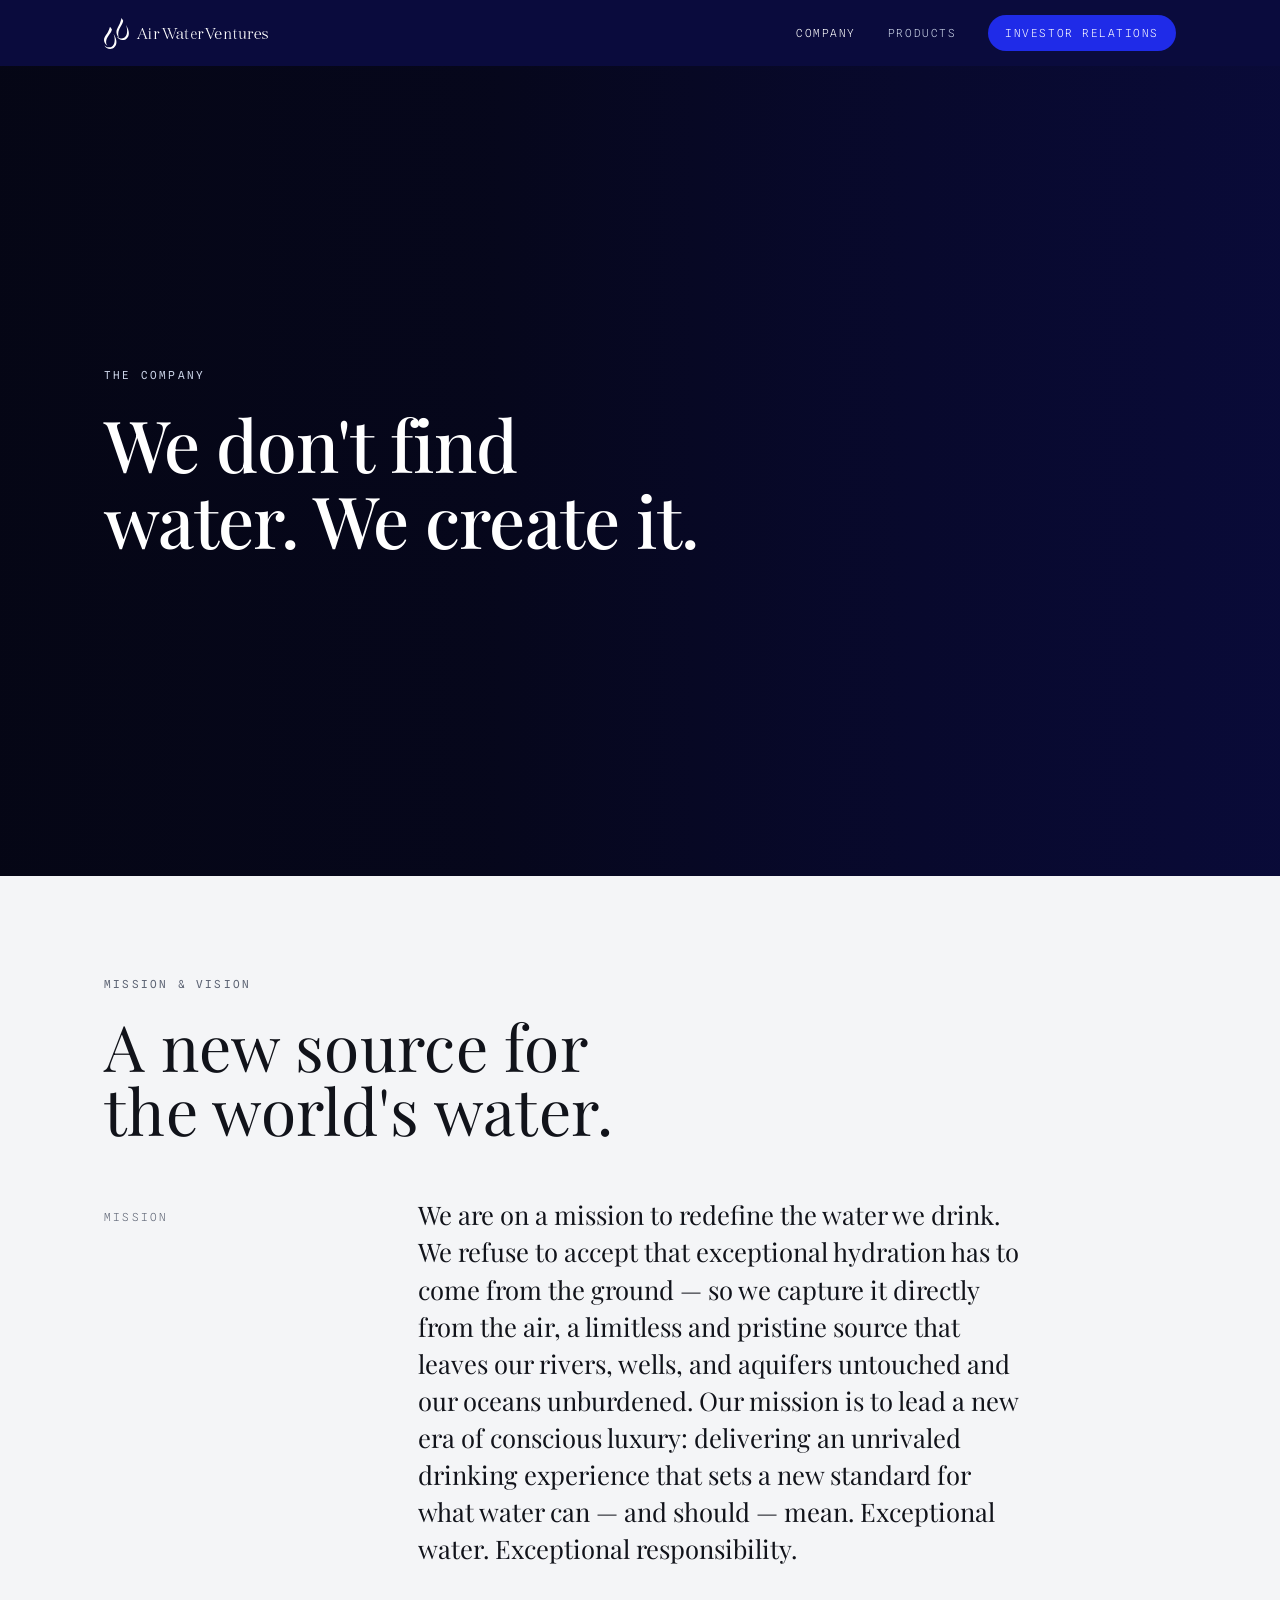
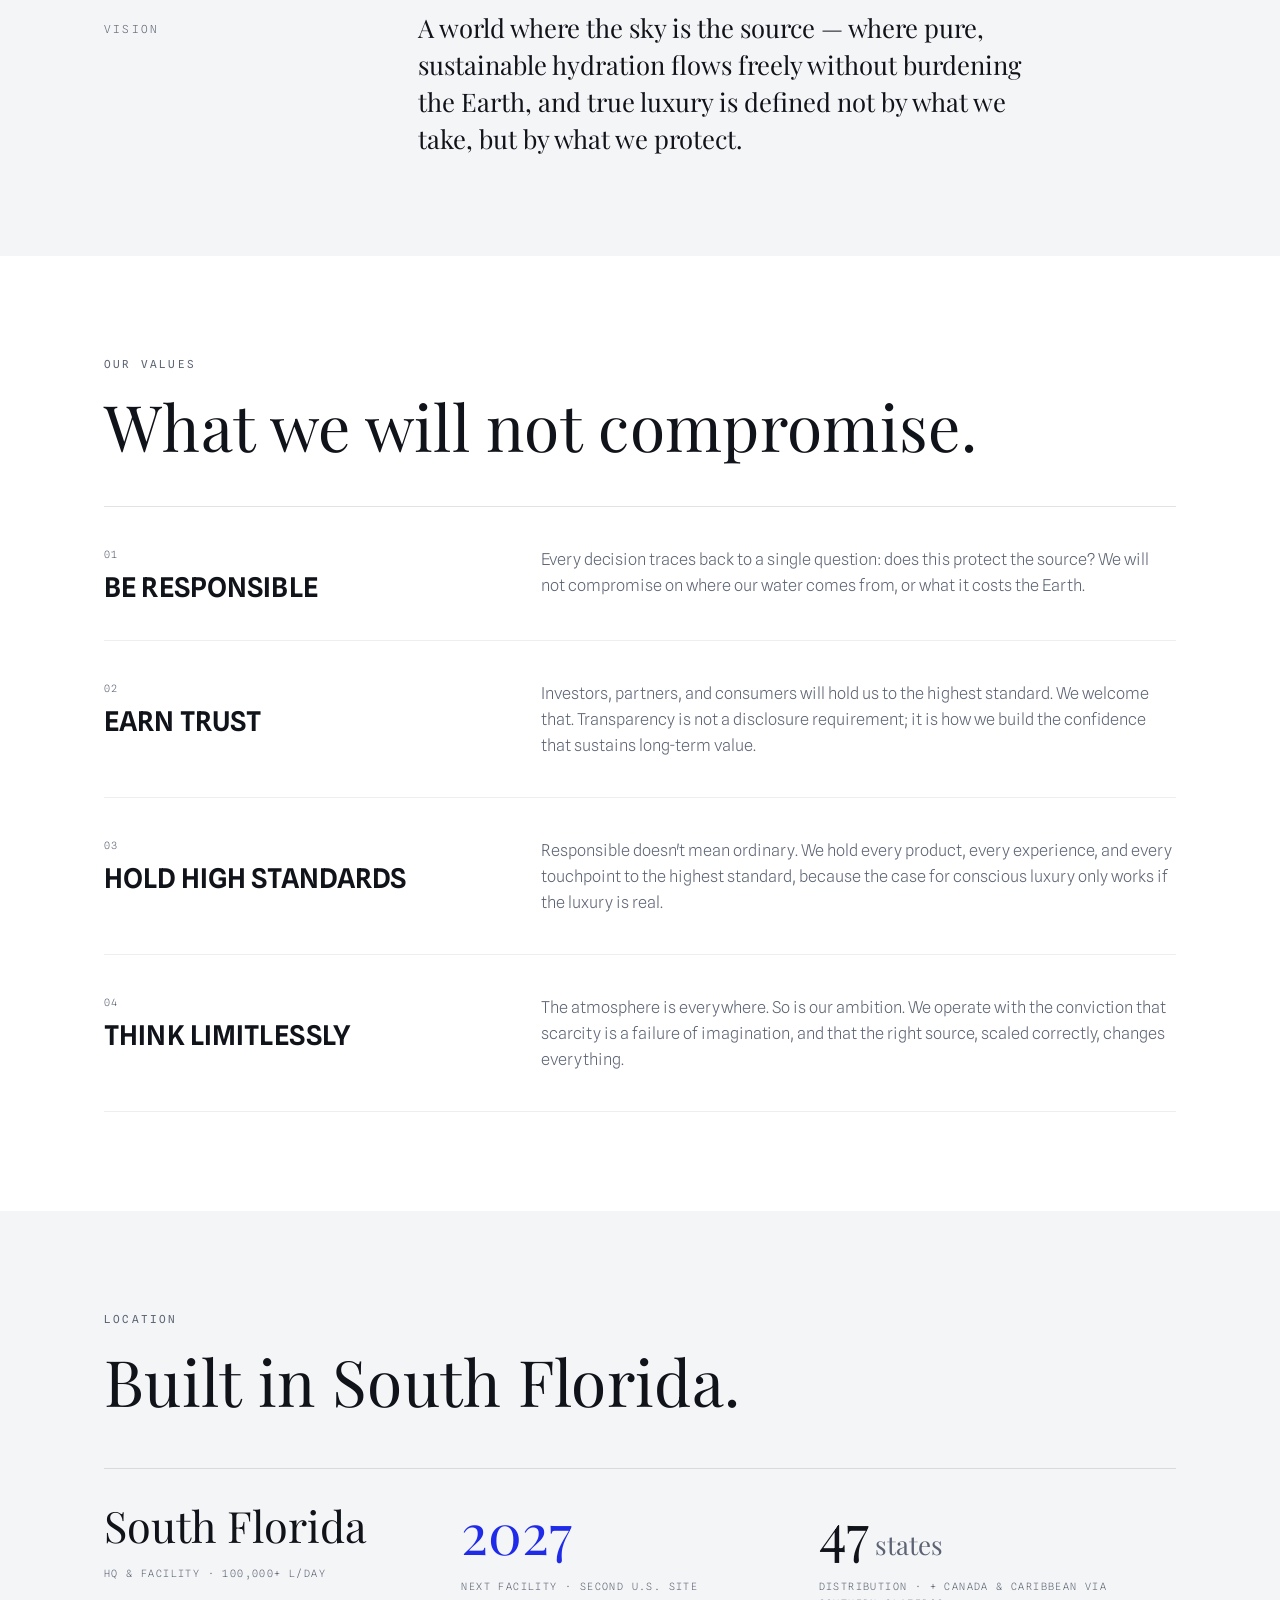
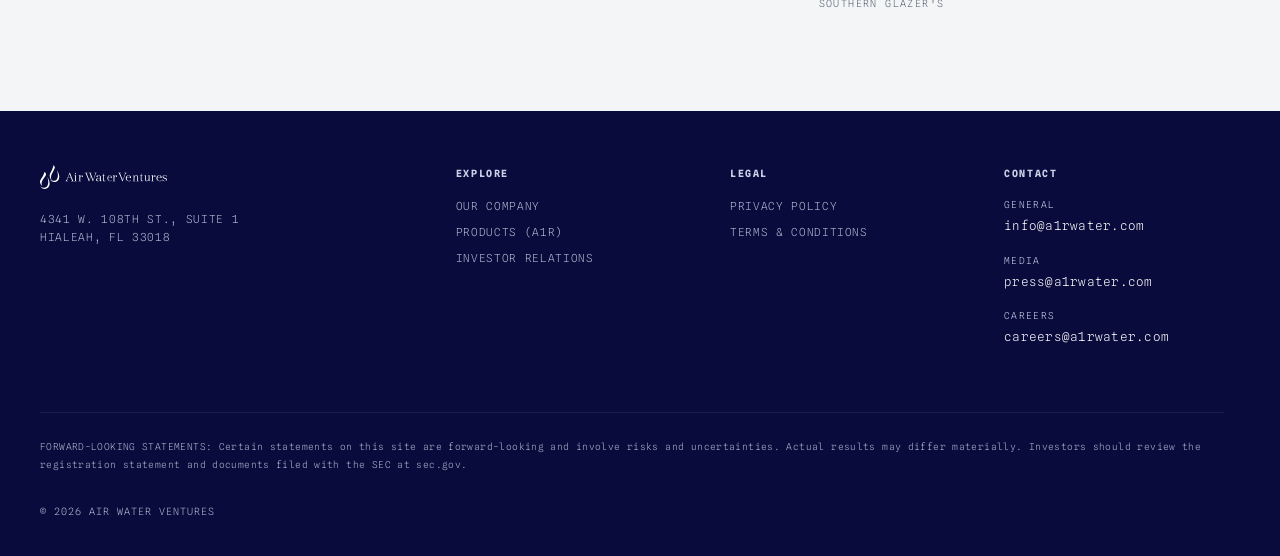
==== commit 8ae05e11: "Add files via upload" ====
--- a/company.html
+++ b/company.html
@@ -39,11 +39,7 @@
   <div class="wrap">
     <div class="hero-statement">
       <p class="eyebrow kick">The company</p>
-      <h1 class="statement-h1">True luxury is what we protect.</h1>
-      <div class="ctas">
-        <a class="btn btn-royal" href="#mission">Our mission</a>
-        <a class="btn btn-line" href="https://a1rwater.com" target="_blank" rel="noopener">Explore A1R</a>
-      </div>
+      <h1 class="statement-h1">We don't find water. We create it.</h1>
     </div>
   </div>
 </header>
@@ -54,12 +50,39 @@
     <p class="eyebrow kick">Mission &amp; vision</p>
     <h2 class="display" style="max-width:20ch;">A new source for the world's water.</h2>
     <div class="colset" style="margin-top:3.4rem;">
+      <div class="lbl">Mission</div>
+      <div><p class="mv-statement">We are on a mission to redefine the water we drink. We refuse to accept that exceptional hydration has to come from the ground — so we capture it directly from the air, a limitless and pristine source that leaves our rivers, wells, and aquifers untouched and our oceans unburdened. Our mission is to lead a new era of conscious luxury: delivering an unrivaled drinking experience that sets a new standard for what water can — and should — mean. Exceptional water. Exceptional responsibility.</p></div>
+    </div>
+    <div class="colset" style="margin-top:2.6rem;">
       <div class="lbl">Vision</div>
       <div><p class="mv-statement">A world where the sky is the source — where pure, sustainable hydration flows freely without burdening the Earth, and true luxury is defined not by what we take, but by what we protect.</p></div>
     </div>
-    <div class="colset" style="margin-top:2.6rem;">
-      <div class="lbl">Mission</div>
-      <div><p class="mv-statement">We are on a mission to redefine the water we drink. We refuse to accept that exceptional hydration has to come from the ground — so we capture it directly from the air, a limitless and pristine source that leaves our rivers, wells, and aquifers untouched and our oceans unburdened. Our mission is to lead a new era of conscious luxury: delivering an unrivaled drinking experience that sets a new standard for what water can — and should — mean. Exceptional water. Exceptional responsibility.</p></div>
+  </div>
+</section>
+
+<!-- values -->
+<section class="sec" id="values">
+  <div class="wrap">
+    <p class="eyebrow kick">Our values</p>
+    <h2 class="display">What we will not compromise.</h2>
+    <div class="vlist">
+      <div class="vitem"><div><div class="vn">01</div><h3>Be responsible</h3></div><p>Every decision traces back to a single question: does this protect the source? We will not compromise on where our water comes from, or what it costs the Earth.</p></div>
+      <div class="vitem"><div><div class="vn">02</div><h3>Earn trust</h3></div><p>Investors, partners, and consumers will hold us to the highest standard. We welcome that. Transparency is not a disclosure requirement; it is how we build the confidence that sustains long-term value.</p></div>
+      <div class="vitem"><div><div class="vn">03</div><h3>Hold high standards</h3></div><p>Responsible doesn't mean ordinary. We hold every product, every experience, and every touchpoint to the highest standard, because the case for conscious luxury only works if the luxury is real.</p></div>
+      <div class="vitem"><div><div class="vn">04</div><h3>Think limitlessly</h3></div><p>The atmosphere is everywhere. So is our ambition. We operate with the conviction that scarcity is a failure of imagination, and that the right source, scaled correctly, changes everything.</p></div>
+    </div>
+  </div>
+</section>
+
+<!-- location -->
+<section class="sec paper" id="geography">
+  <div class="wrap">
+    <p class="eyebrow kick">Location</p>
+    <h2 class="display">Built in South Florida.</h2>
+    <div class="figrow f3">
+      <div><div class="fv" style="font-size:clamp(1.9rem,3.4vw,2.7rem);">South Florida</div><div class="fk">HQ &amp; facility · 100,000+ L/day</div></div>
+      <div><div class="fv hl">2027</div><div class="fk">Next facility · second U.S. site</div></div>
+      <div><div class="fv">47<span class="u"> states</span></div><div class="fk">Distribution · + Canada &amp; Caribbean via Southern Glazer's</div></div>
     </div>
   </div>
 </section>
@@ -74,10 +97,10 @@
       </div>
       <div><h4>Explore</h4><a href="company.html">Our Company</a><a href="https://a1rwater.com" target="_blank" rel="noopener">Products (A1R)</a><a href="https://a1rwater.gcs-web.com/" target="_blank" rel="noopener">Investor Relations</a></div>
       <div><h4>Legal</h4><a href="https://a1rwater.com/privacy-policy/" target="_blank" rel="noopener">Privacy policy</a><a href="https://a1rwater.com/terms-of-use/" target="_blank" rel="noopener">Terms &amp; conditions</a></div>
-      <div><h4>Contact</h4><span class="email">info@a1rwater.com</span><p>General, media &amp; careers</p></div>
+      <div><h4>Contact</h4><a class="email" href="mailto:info@a1rwater.com"><span class="contact-role">General</span>info@a1rwater.com</a><a class="email" href="mailto:press@a1rwater.com"><span class="contact-role">Media</span>press@a1rwater.com</a><a class="email" href="mailto:careers@a1rwater.com"><span class="contact-role">Careers</span>careers@a1rwater.com</a></div>
     </div>
     <p class="legal">FORWARD-LOOKING STATEMENTS: Certain statements on this site are forward-looking and involve risks and uncertainties. Actual results may differ materially. Investors should review the registration statement and documents filed with the SEC at sec.gov.</p>
-    <div class="foot-bottom"><span>© 2026 Air Water Ventures</span><span>Privacy · Terms · Contact</span></div>
+    <div class="foot-bottom"><span>© 2026 Air Water Ventures</span></div>
   </div>
 </footer>
 
--- a/awv-bluechip.css
+++ b/awv-bluechip.css
@@ -278,15 +278,17 @@
 /* per-page hero imagery — home: can lid · company: horizon · IR: stacked cans */
 .hero-home{background:
    linear-gradient(90deg,rgba(5,6,20,.97) 0%,rgba(5,6,20,.86) 44%,rgba(5,6,20,.34) 63%,rgba(5,6,20,0) 84%),
-   url('can-duo-dark.jpg') right center/auto 112% no-repeat,
+   url('can-07.jpg') center/cover no-repeat,
    var(--navy);}
 @media(max-width:760px){.hero-home{background:
    linear-gradient(180deg,rgba(5,6,20,.72) 0%,rgba(5,6,20,.5) 42%,rgba(5,6,20,.93) 100%),
-   url('can-duo-dark.jpg') center 32%/cover no-repeat,var(--navy);}}
+   url('can-07.jpg') center/cover no-repeat,var(--navy);}}
 .hero-company{background:
-   linear-gradient(90deg,rgba(5,6,20,.9) 0%,rgba(5,6,20,.62) 55%,rgba(5,6,20,.4) 100%),
-   linear-gradient(180deg,rgba(5,6,20,.45) 0%,transparent 40%,rgba(5,6,20,.58) 100%),
-   url('can-04.jpg') center/cover no-repeat, var(--navy);}
+   linear-gradient(90deg,rgba(5,6,20,.97) 0%,rgba(5,6,20,.82) 38%,rgba(5,6,20,.45) 66%,rgba(5,6,20,.12) 100%),
+   url('company-hero.png') right center/contain no-repeat, var(--navy);}
+@media(max-width:760px){.hero-company{background:
+   linear-gradient(180deg,rgba(5,6,20,.62) 0%,rgba(5,6,20,.5) 38%,rgba(5,6,20,.92) 100%),
+   url('company-hero.png') center top/cover no-repeat, var(--navy);}}
 .hero-el .wrap{position:relative;z-index:2;width:100%;}
 .hero-el-grid{display:grid;grid-template-columns:1.2fr .8fr;gap:2rem;align-items:center;}
 @media(max-width:860px){.hero-el-grid{grid-template-columns:1fr;}}
@@ -460,3 +462,14 @@
 .skip-link{position:absolute;left:-9999px;top:0;z-index:300;background:var(--royal);color:#fff;padding:10px 16px;border-radius:0 0 10px 0;font-family:var(--mono);font-size:12px;letter-spacing:.12em;text-transform:uppercase;}
 .skip-link:focus{left:0;}
 main:focus{outline:none;}
+
+/* IR ticker treatment (homepage gateway) */
+.ticker{display:inline-flex;align-items:center;gap:.85rem;margin:0 auto 1.4rem;}
+.ticker .ex{font-family:var(--mono);font-weight:500;font-size:clamp(.8rem,1.5vw,1rem);letter-spacing:.06em;background:rgba(255,255,255,.16);border:1px solid rgba(255,255,255,.3);color:#fff;padding:.5rem .85rem;border-radius:10px;white-space:nowrap;}
+.ticker .sym{font-family:var(--sans);font-weight:600;font-size:clamp(3.2rem,8.5vw,5.8rem);line-height:1;letter-spacing:.01em;color:#fff;}
+
+/* Footer contact: labeled email links */
+.foot-grid .email{display:block;margin-bottom:1rem;}
+.foot-grid .email .contact-role{display:block;font-family:var(--mono);font-size:9.5px;letter-spacing:.14em;text-transform:uppercase;color:var(--silver);margin-bottom:.2rem;}
+.foot-grid a.email{color:#fff;}
+.foot-grid a.email:hover .contact-role{color:var(--silver);}
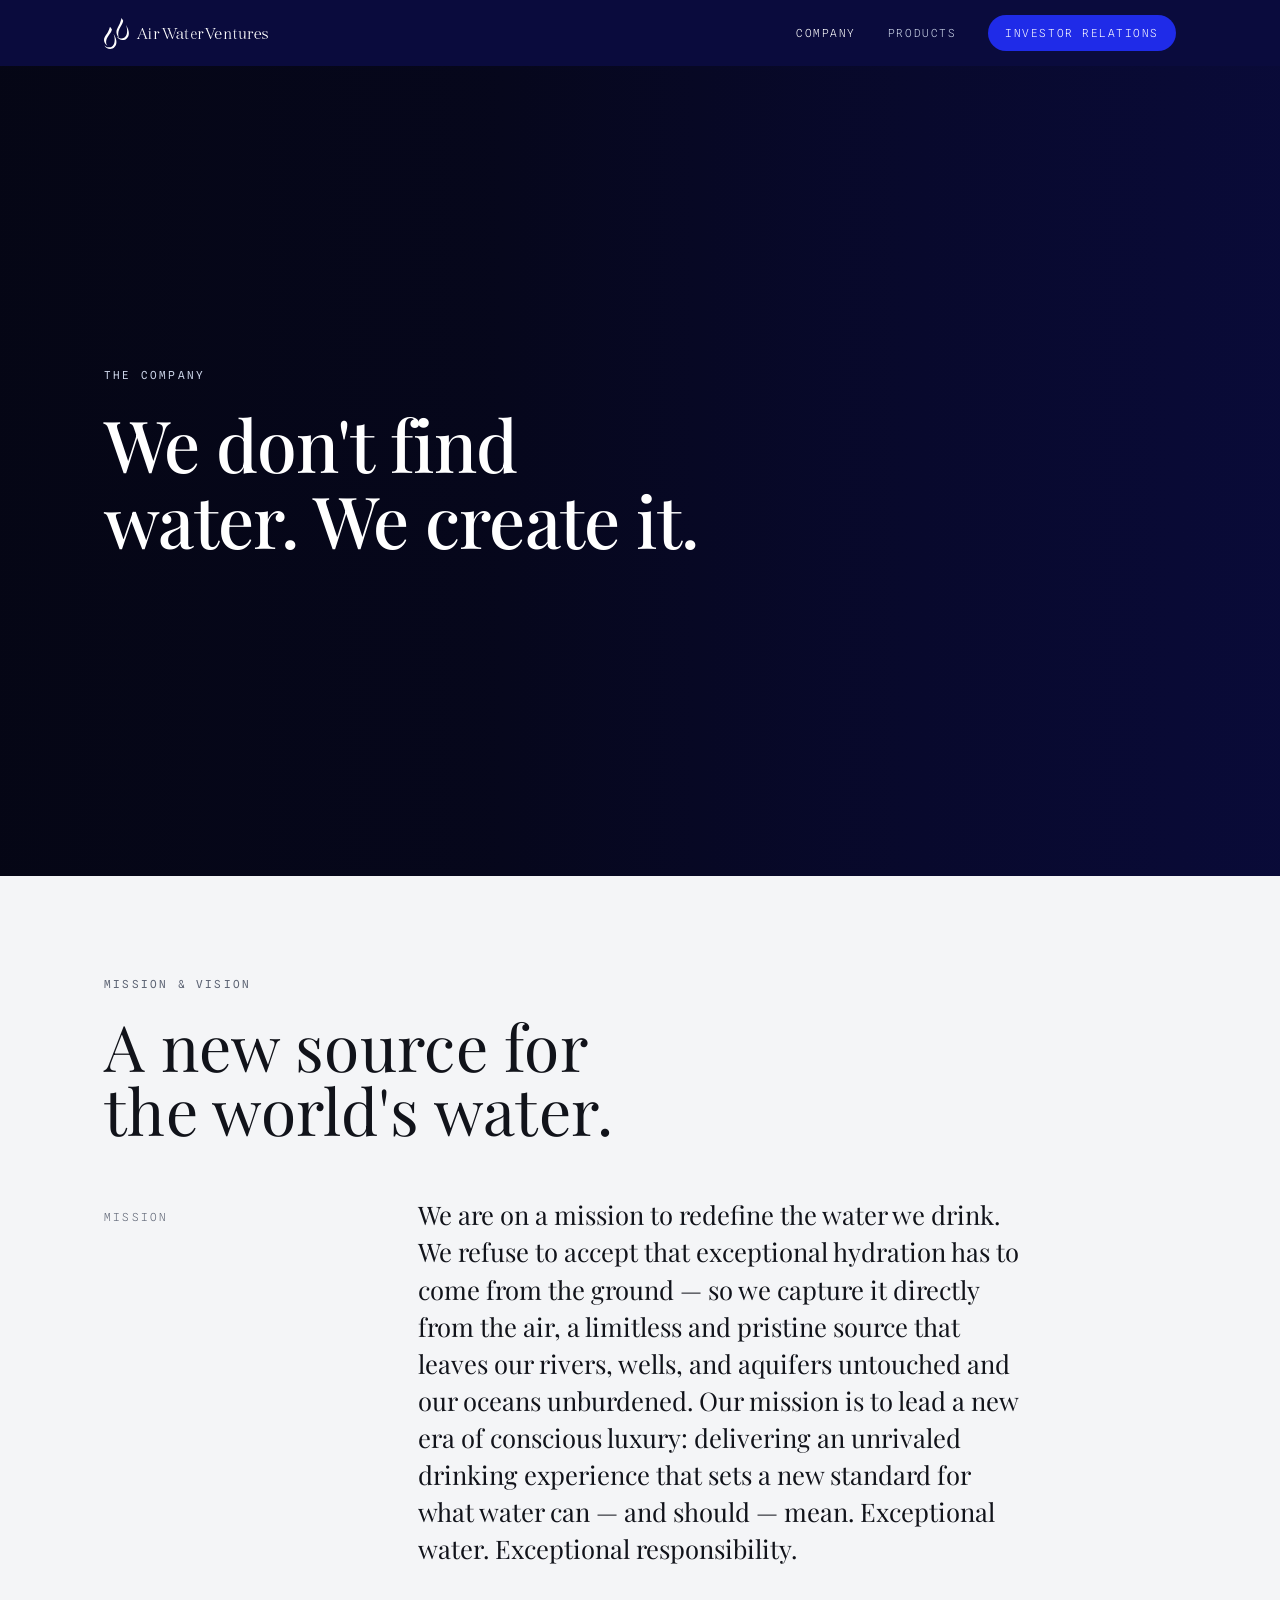
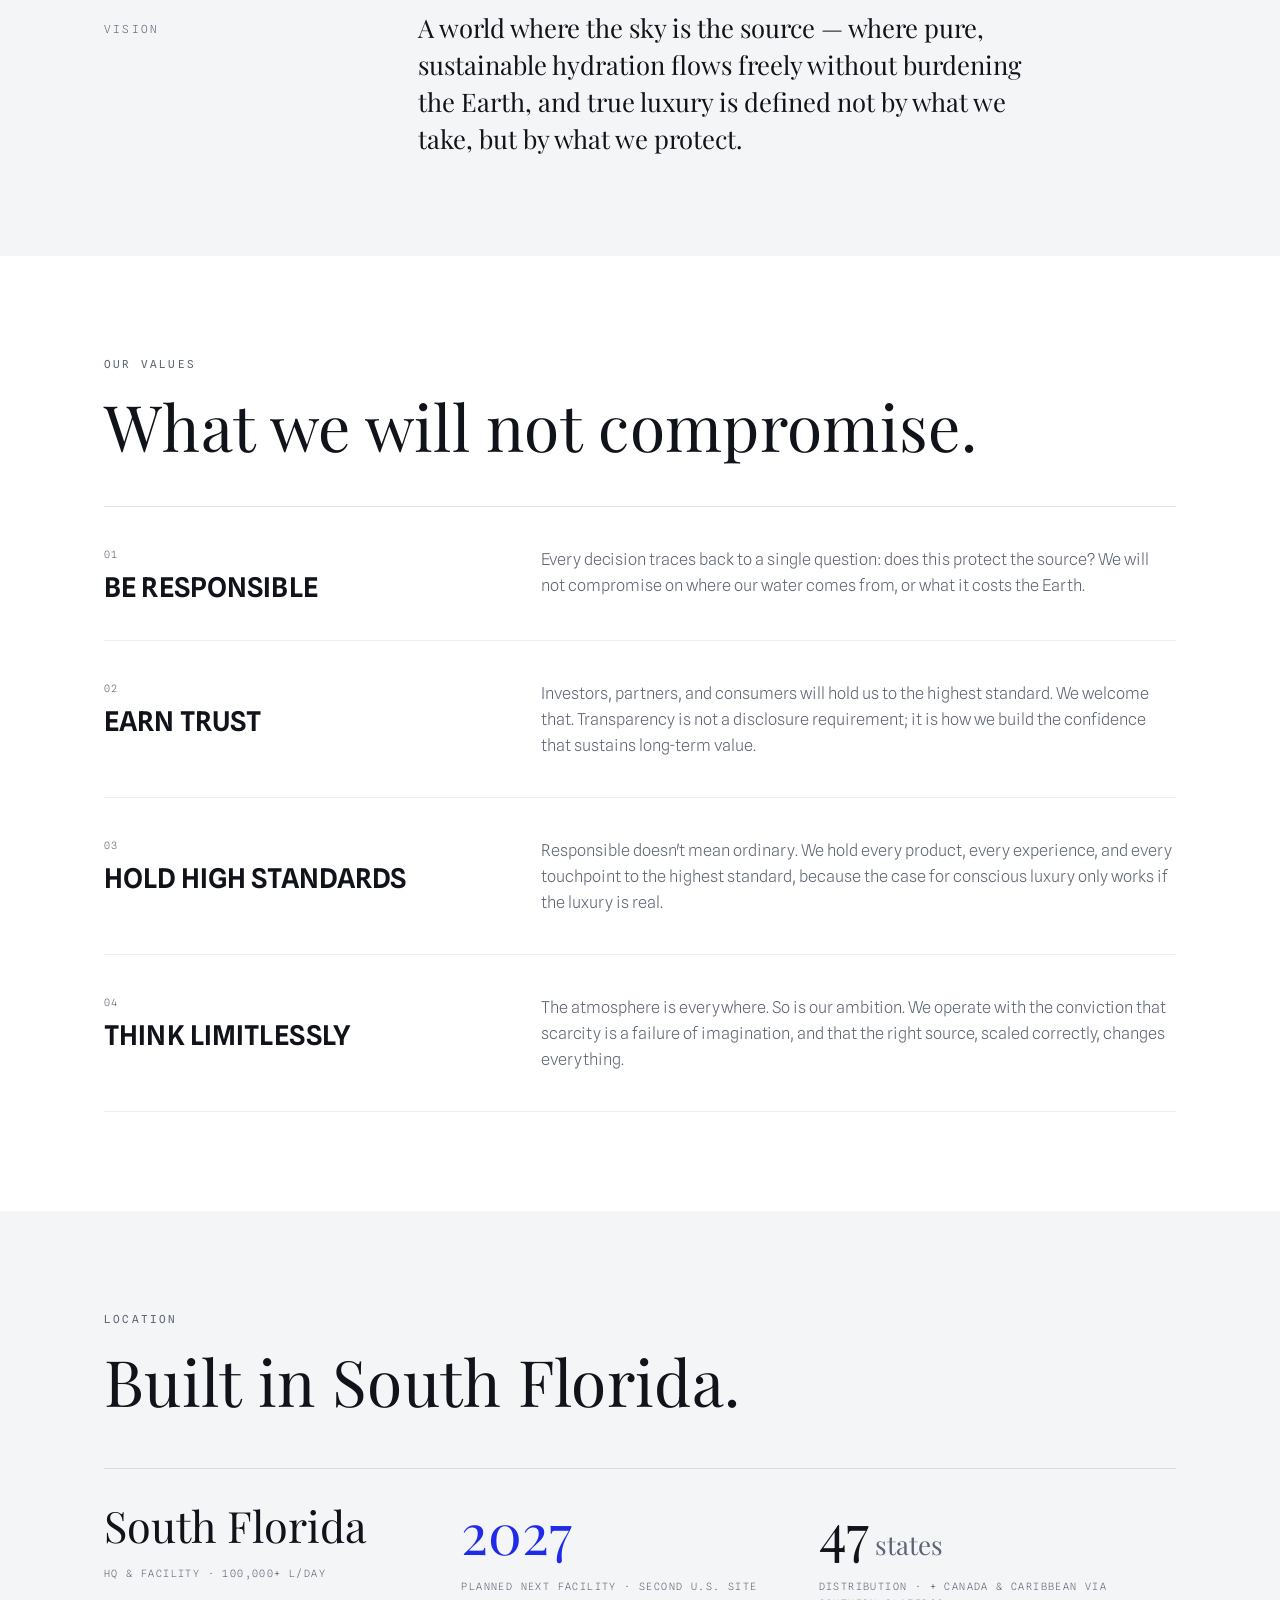
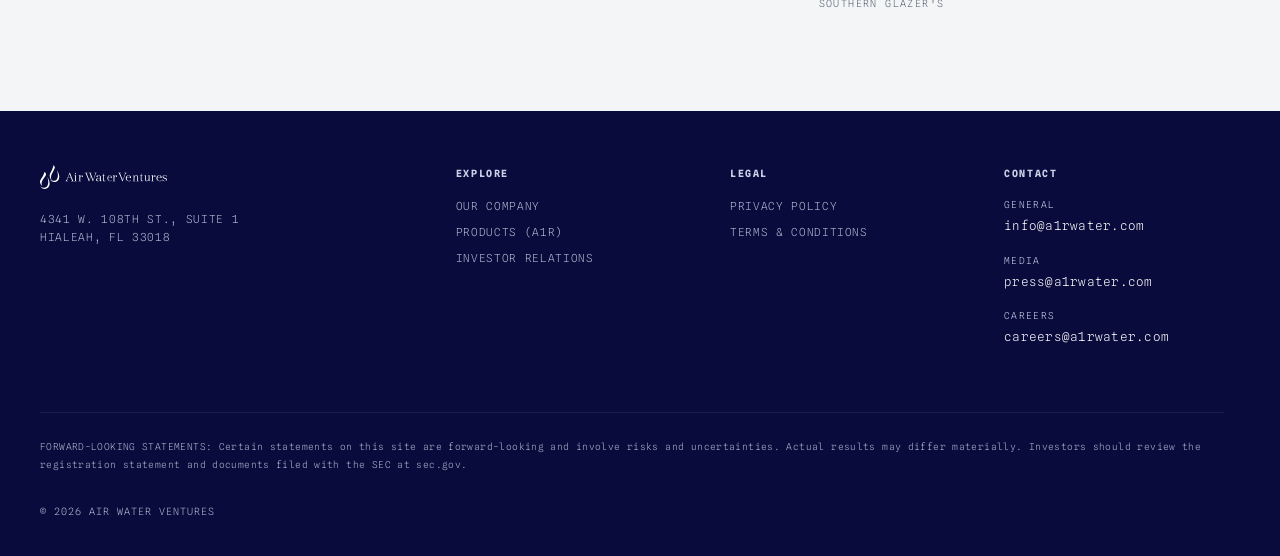
==== commit 786ddd41: "Add files via upload" ====
--- a/company.html
+++ b/company.html
@@ -81,7 +81,7 @@
     <h2 class="display">Built in South Florida.</h2>
     <div class="figrow f3">
       <div><div class="fv" style="font-size:clamp(1.9rem,3.4vw,2.7rem);">South Florida</div><div class="fk">HQ &amp; facility · 100,000+ L/day</div></div>
-      <div><div class="fv hl">2027</div><div class="fk">Next facility · second U.S. site</div></div>
+      <div><div class="fv hl">2027</div><div class="fk">Planned next facility · second U.S. site</div></div>
       <div><div class="fv">47<span class="u"> states</span></div><div class="fk">Distribution · + Canada &amp; Caribbean via Southern Glazer's</div></div>
     </div>
   </div>
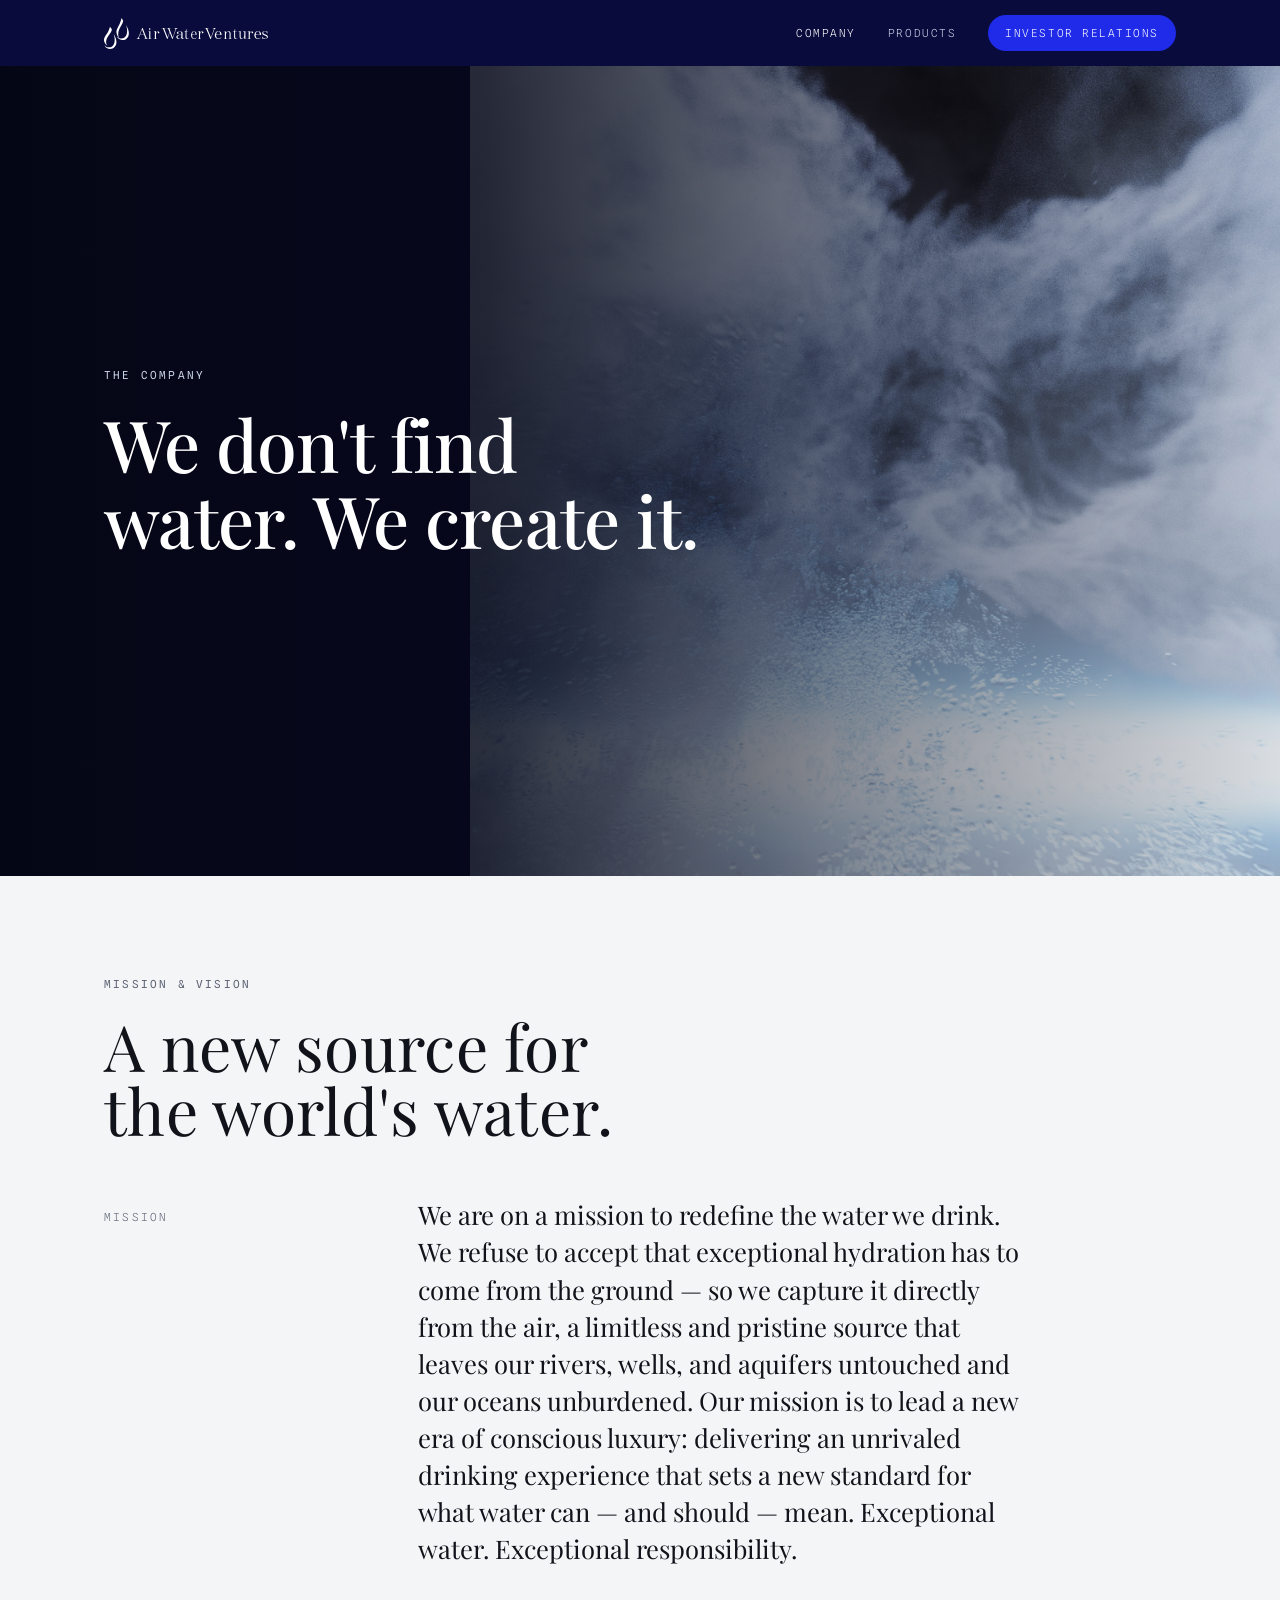
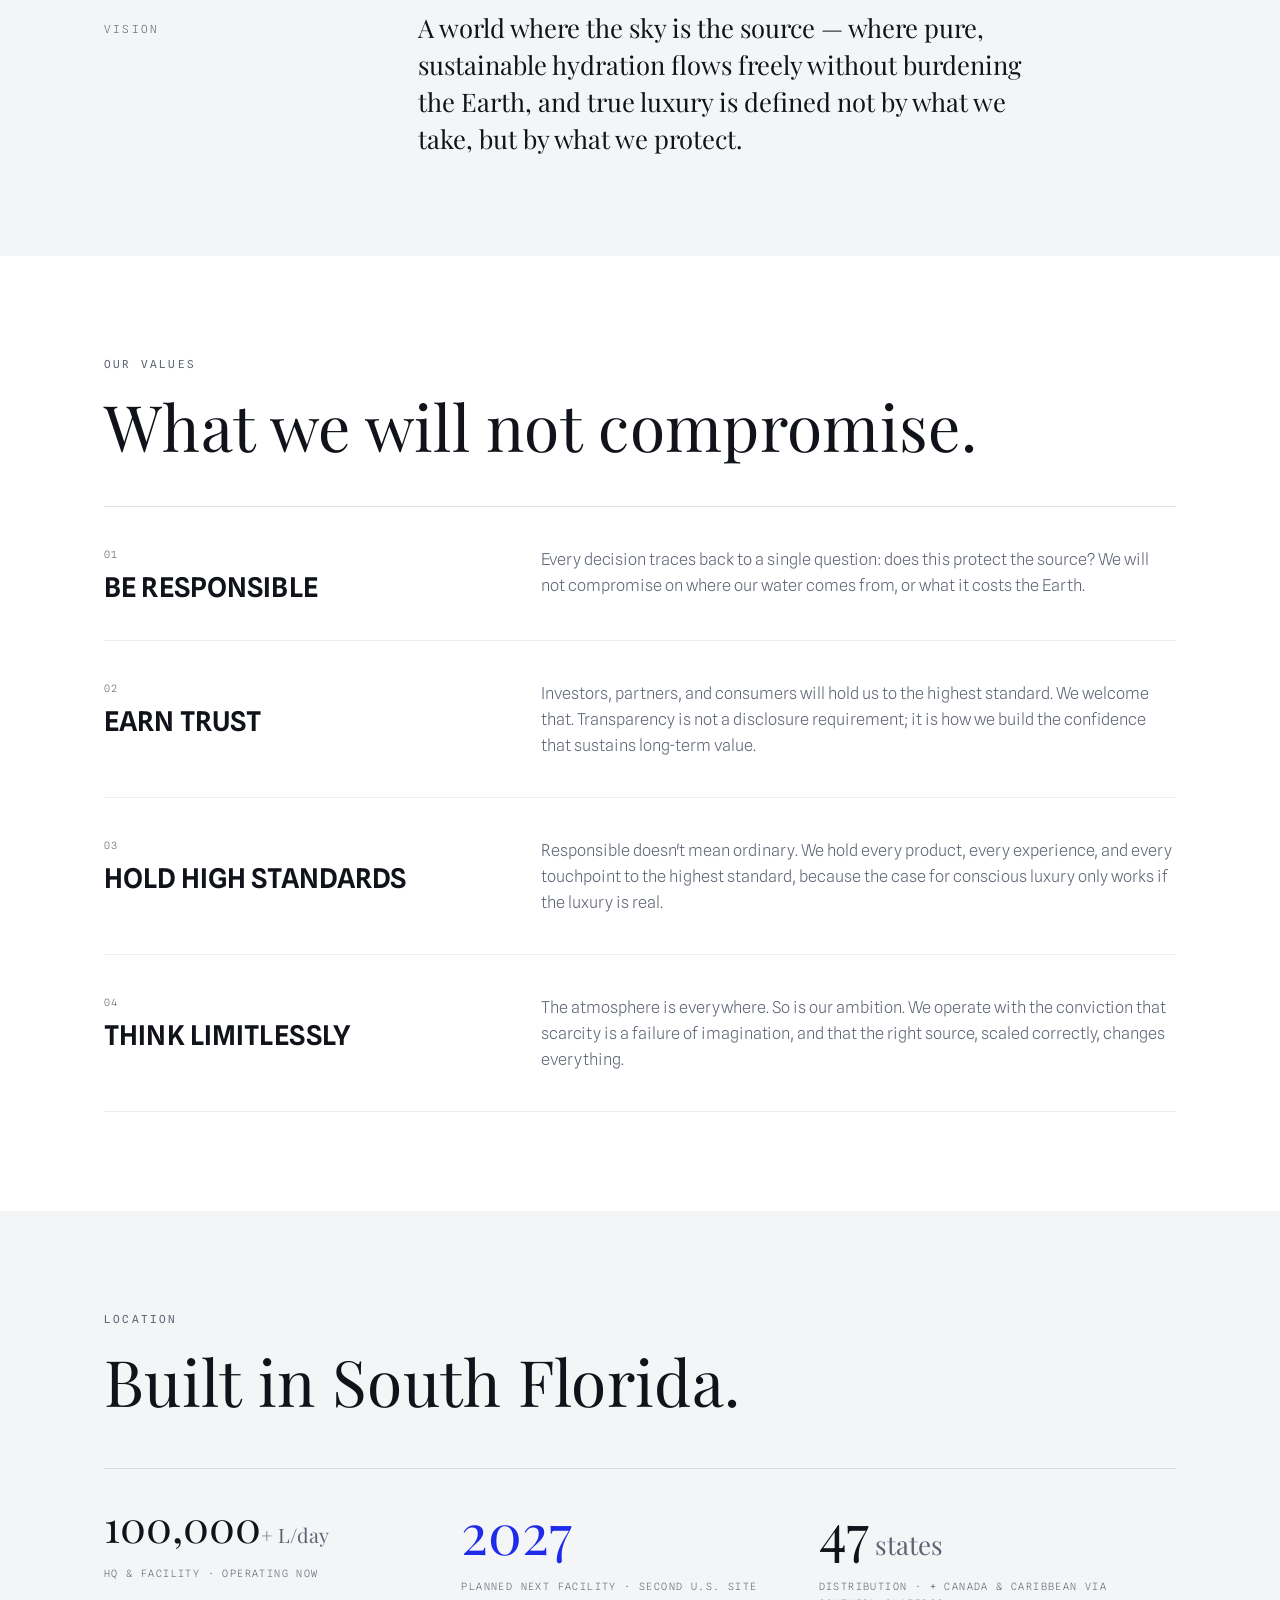
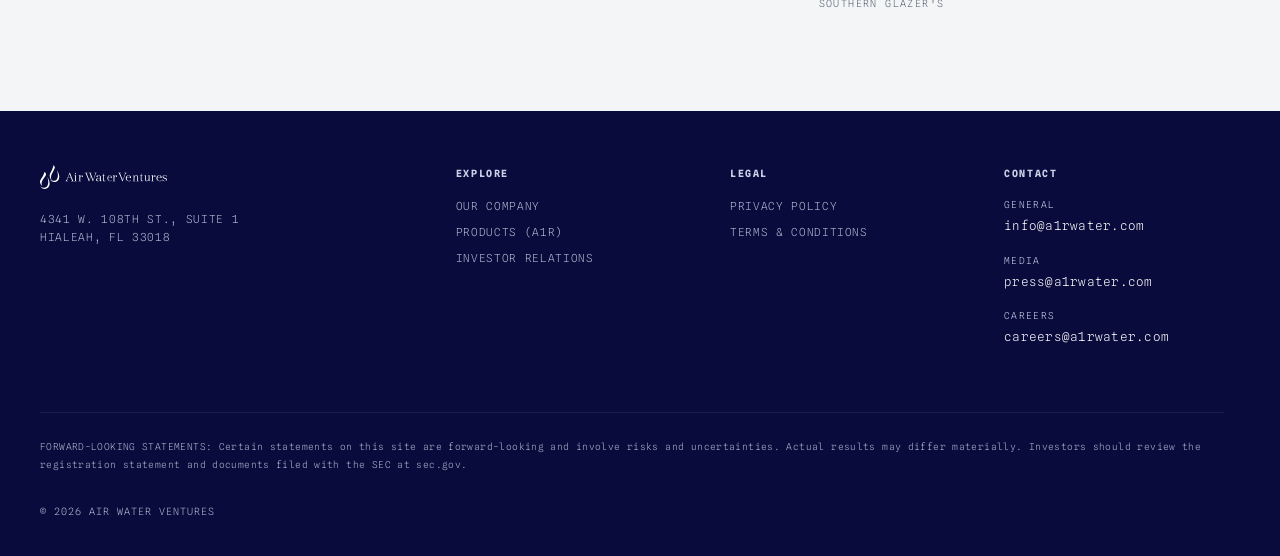
==== commit e2a6eaa8: "Add files via upload" ====
--- a/company.html
+++ b/company.html
@@ -80,7 +80,7 @@
     <p class="eyebrow kick">Location</p>
     <h2 class="display">Built in South Florida.</h2>
     <div class="figrow f3">
-      <div><div class="fv" style="font-size:clamp(1.9rem,3.4vw,2.7rem);">South Florida</div><div class="fk">HQ &amp; facility · 100,000+ L/day</div></div>
+      <div><div class="fv" style="font-size:clamp(1.9rem,3.4vw,2.7rem);">100,000<span class="u">+ L/day</span></div><div class="fk">HQ &amp; facility · operating now</div></div>
       <div><div class="fv hl">2027</div><div class="fk">Planned next facility · second U.S. site</div></div>
       <div><div class="fv">47<span class="u"> states</span></div><div class="fk">Distribution · + Canada &amp; Caribbean via Southern Glazer's</div></div>
     </div>
--- a/awv-bluechip.css
+++ b/awv-bluechip.css
@@ -285,10 +285,10 @@
    url('can-07.jpg') center/cover no-repeat,var(--navy);}}
 .hero-company{background:
    linear-gradient(90deg,rgba(5,6,20,.97) 0%,rgba(5,6,20,.82) 38%,rgba(5,6,20,.45) 66%,rgba(5,6,20,.12) 100%),
-   url('company-hero.png') right center/contain no-repeat, var(--navy);}
+   url('company-hero.jpg') right center/contain no-repeat, var(--navy);}
 @media(max-width:760px){.hero-company{background:
    linear-gradient(180deg,rgba(5,6,20,.62) 0%,rgba(5,6,20,.5) 38%,rgba(5,6,20,.92) 100%),
-   url('company-hero.png') center top/cover no-repeat, var(--navy);}}
+   url('company-hero.jpg') center top/cover no-repeat, var(--navy);}}
 .hero-el .wrap{position:relative;z-index:2;width:100%;}
 .hero-el-grid{display:grid;grid-template-columns:1.2fr .8fr;gap:2rem;align-items:center;}
 @media(max-width:860px){.hero-el-grid{grid-template-columns:1fr;}}
